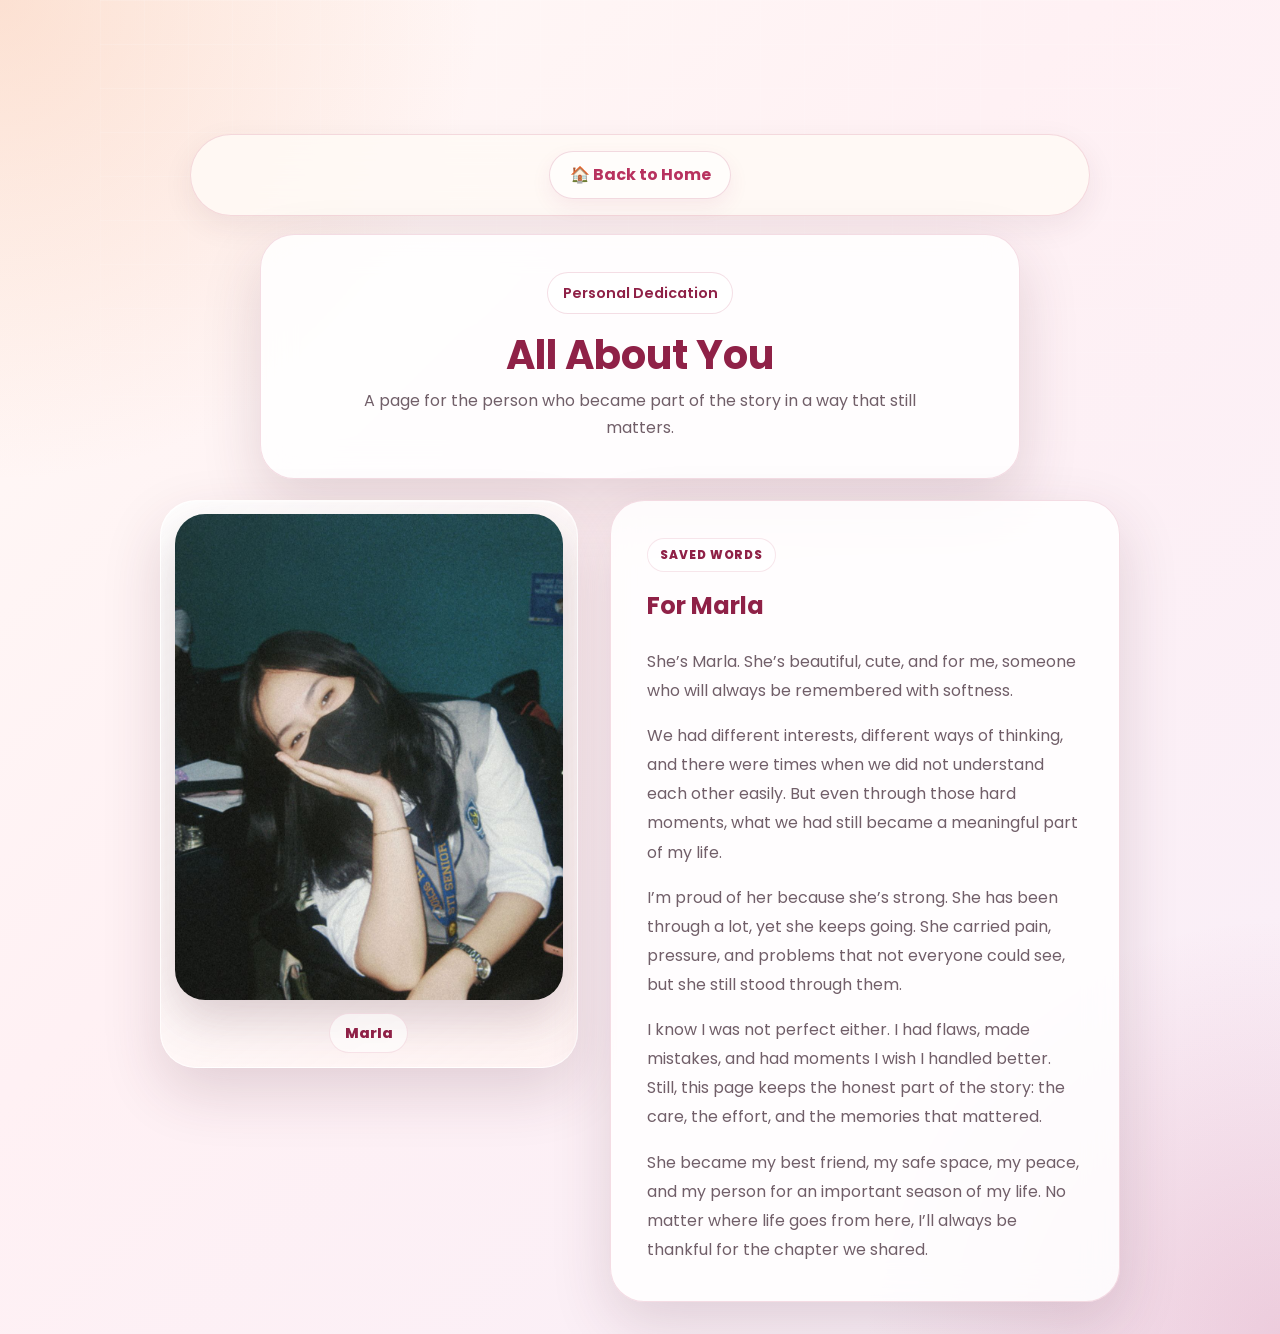
==== allaboutyou.html @ da9d103a "palo" ====
<!DOCTYPE html>
<html lang="en">
<head>
  <meta charset="UTF-8" />
  <meta name="viewport" content="width=device-width, initial-scale=1.0" />
  <title>All About You</title>
  <link href="https://fonts.googleapis.com/css2?family=Poppins:wght@300;500&display=swap" rel="stylesheet">
  <style>
    body {
      font-family: 'Poppins', sans-serif;
      background: linear-gradient(to right, #fefefe, #f0e5ff);
      padding: 2rem;
      max-width: 800px;
      margin: auto;
      color: #333;
      line-height: 1.7;
      text-align: center;
    }

    h1 {
      font-size: 2.5rem;
      color: #cc3366;
      margin-bottom: 1rem;
    }

    .navbar {
      margin-bottom: 2rem;
      background-color: rgba(255, 255, 255, 0.9);
      padding: 1rem;
      border-radius: 10px;
      box-shadow: 0 4px 12px rgba(0, 0, 0, 0.1);
    }

    .navbar a {
      margin: 0 1rem;
      color: #cc3366;
      font-weight: bold;
      text-decoration: none;
      padding: 0.6rem 1.2rem;
      border-radius: 50px;
      transition: background 0.3s, color 0.3s;
      display: inline-block;
    }

    .navbar a:hover {
      background: #cc3366;
      color: white;
    }

    .photo-scroll-container {
      overflow-x: auto;
      white-space: nowrap;
      margin: 2rem auto;
    }

    .photo-container {
      display: inline-block;
      width: 400px;
      border: 5px solid #cc3366;
      border-radius: 15px;
      box-shadow: 0 4px 12px rgba(0, 0, 0, 0.2);
    }

    .girlfriend-photo {
      width: 100%;
      height: auto;
      display: block;
      margin: 0 auto;
    }

    .message {
      background-color: #fafafa;
      border: 2px solid #cc3366;
      border-radius: 10px;
      padding: 1.5rem;
      margin-top: 1rem;
      box-shadow: 0 2px 5px rgba(0, 0, 0, 0.1);
      position: relative;
      z-index: 1;
    }

    .message::before {
      content: '';
      position: absolute;
      top: 0;
      left: 0;
      right: 0;
      bottom: 0;
      background: rgba(204, 51, 102, 0.1);
      border-radius: 10px;
      z-index: -1;
    }

    footer {
      margin-top: 2rem;
      color: #aaa;
      font-size: 0.9rem;
    }

  </style>
  <link rel="stylesheet" href="polish.css">
</head>
<body class="dedication-page">
  <div class="navbar">
    <a href="index.html">🏠 Back to Home</a>
  </div>

  <header class="dedication-hero">
    <span class="memory-stamp">Personal Dedication</span>
    <h1>All About You</h1>
    <p>A page for the person who became part of the story in a way that still matters.</p>
  </header>

  <main class="dedication-layout">
    <figure class="dedication-photo-card">
      <img src="ganda.jpg" alt="My Girlfriend" class="girlfriend-photo" />
      <figcaption>Marla</figcaption>
    </figure>

    <section class="dedication-message">
      <span class="section-label">Saved Words</span>
      <h2>For Marla</h2>
      <p>
        She’s Marla. She’s beautiful, cute, and for me, someone who will always be remembered with softness.
      </p>
      <p>
        We had different interests, different ways of thinking, and there were times when we did not understand each other easily. But even through those hard moments, what we had still became a meaningful part of my life.
      </p>
      <p>
        I’m proud of her because she’s strong. She has been through a lot, yet she keeps going. She carried pain, pressure, and problems that not everyone could see, but she still stood through them.
      </p>
      <p>
        I know I was not perfect either. I had flaws, made mistakes, and had moments I wish I handled better. Still, this page keeps the honest part of the story: the care, the effort, and the memories that mattered.
      </p>
      <p>
        She became my best friend, my safe space, my peace, and my person for an important season of my life. No matter where life goes from here, I’ll always be thankful for the chapter we shared.
      </p>
    </section>
  </main>

  <script src="polish.js"></script>
</body>
</html>
---- polish.css ----
* {
  box-sizing: border-box;
}

:root {
  --ink: #2e2630;
  --muted: #715f69;
  --rose: #b8325f;
  --rose-dark: #8f2147;
  --peach: #f7b08d;
  --cream: #fffaf6;
  --paper: rgba(255, 255, 255, 0.84);
  --line: rgba(184, 50, 95, 0.16);
  --shadow: 0 22px 60px rgba(80, 38, 54, 0.16);
  --soft-radius: 34px;
  --round-radius: 999px;
}

html {
  scroll-behavior: smooth;
}

body {
  min-height: 100vh;
  color: var(--ink) !important;
  background:
    radial-gradient(circle at top left, rgba(247, 176, 141, 0.34), transparent 30rem),
    radial-gradient(circle at bottom right, rgba(184, 50, 95, 0.18), transparent 26rem),
    linear-gradient(135deg, #fffaf6 0%, #fff1f4 42%, #f8eef8 100%) !important;
  opacity: 0;
  transform: translateY(10px);
  transition: opacity 420ms ease, transform 420ms ease;
}

body:has(.navbar) {
  padding-top: 120px !important;
}

body.page-ready {
  opacity: 1;
  transform: translateY(0);
}

body.page-leaving {
  opacity: 0;
  transform: translateY(8px);
}

body::before {
  content: "";
  position: fixed;
  inset: 0;
  pointer-events: none;
  background-image: linear-gradient(rgba(255, 255, 255, 0.36) 1px, transparent 1px),
    linear-gradient(90deg, rgba(255, 255, 255, 0.28) 1px, transparent 1px);
  background-size: 44px 44px;
  mask-image: linear-gradient(to bottom, rgba(0, 0, 0, 0.42), transparent 72%);
}

body > * {
  position: relative;
}

body > :is(header, section, div, h1, p):not(.navbar):not(.modal):not(script) {
  margin-top: 1.15rem;
}

body > :is(header, section, div, h1, p):not(.navbar):not(.modal):not(script):first-of-type {
  margin-top: 0;
}

section > div,
.song > div,
.message > div,
.music-player > div,
.password-container > div {
  margin-top: 1rem;
}

.navbar {
  background: rgba(255, 250, 246, 0.82) !important;
  border: 1px solid var(--line);
  border-radius: var(--round-radius);
  box-shadow: 0 10px 30px rgba(80, 38, 54, 0.08) !important;
  backdrop-filter: blur(18px);
  transition: transform 260ms ease, box-shadow 260ms ease, background 260ms ease;
  top: 0.85rem;
  left: 50% !important;
  right: auto !important;
  width: min(calc(100% - 1.6rem), 900px);
  transform: translateX(-50%);
}

.navbar a,
a.button,
.back-button,
a {
  border-radius: var(--round-radius) !important;
}

.navbar a,
a.button,
.back-button {
  border: 1px solid rgba(184, 50, 95, 0.18) !important;
  background: rgba(255, 255, 255, 0.62);
  color: var(--rose) !important;
  box-shadow: 0 8px 20px rgba(184, 50, 95, 0.08);
  transition: transform 220ms ease, background 220ms ease, color 220ms ease, box-shadow 220ms ease;
}

.navbar a:hover,
a.button:hover,
.back-button:hover {
  background: var(--rose) !important;
  color: #fff !important;
  transform: translateY(-1px);
  box-shadow: 0 14px 30px rgba(184, 50, 95, 0.18);
}

header,
section,
.song,
.message,
.music-player,
#counter,
#countdown,
.password-container {
  border: 1px solid var(--line) !important;
  background: var(--paper) !important;
  box-shadow: var(--shadow) !important;
  backdrop-filter: blur(16px);
}

header,
section,
.song,
.message,
.password-container {
  border-radius: var(--soft-radius) !important;
  padding: clamp(1.2rem, 4vw, 2.3rem) !important;
}

h1,
h2 {
  color: var(--rose-dark) !important;
  text-shadow: none !important;
  letter-spacing: 0;
}

h1 {
  line-height: 1.1;
}

h2 {
  border-bottom-color: var(--line) !important;
}

p,
li,
.caption,
.about-text {
  color: var(--muted) !important;
}

.about-text,
.message {
  text-align: left !important;
  border: 1px solid var(--line) !important;
  border-left: 0 !important;
}

.about-card {
  display: grid;
  grid-template-columns: minmax(220px, 0.82fr) minmax(0, 1.18fr);
  gap: clamp(1rem, 4vw, 2rem);
  align-items: start;
  margin-top: 1rem;
}

.about-photo-frame {
  position: sticky;
  top: 7.5rem;
  margin: 0;
  padding: 0.75rem;
  border: 1px solid rgba(184, 50, 95, 0.16);
  border-radius: 32px;
  background: rgba(255, 255, 255, 0.68);
  box-shadow: 0 18px 46px rgba(80, 38, 54, 0.14);
}

.about-photo-frame figcaption {
  margin-top: 0.7rem;
  color: var(--muted);
  font-size: 0.88rem;
  font-weight: 600;
  text-align: center;
}

.about-copy {
  padding: clamp(1rem, 3vw, 1.4rem);
  border: 1px solid rgba(184, 50, 95, 0.14);
  border-radius: 30px;
  background: rgba(255, 255, 255, 0.6);
  box-shadow: inset 0 1px 0 rgba(255, 255, 255, 0.82);
}

.about-copy p {
  margin: 0;
  color: var(--muted) !important;
  line-height: 1.82;
  text-align: left;
}

.about-copy p + p {
  margin-top: 1rem;
}

.about-kicker {
  color: var(--rose-dark) !important;
  font-size: 1.05rem;
  font-weight: 700;
  line-height: 1.55 !important;
}

.dedication-page {
  max-width: 1080px !important;
}

.dedication-hero {
  width: min(100%, 760px);
  margin-left: auto !important;
  margin-right: auto !important;
  text-align: center;
}

.dedication-hero h1 {
  margin: 0.2rem 0 0.6rem !important;
}

.dedication-hero p {
  max-width: 560px;
  margin: 0 auto;
}

.dedication-layout {
  display: grid;
  grid-template-columns: minmax(240px, 0.9fr) minmax(0, 1.1fr);
  gap: clamp(1rem, 4vw, 2rem);
  align-items: start;
  width: min(100%, 960px);
  margin: 1.3rem auto 0;
}

.dedication-photo-card,
.dedication-message {
  border: 1px solid rgba(255, 255, 255, 0.72);
  border-radius: 36px;
  background:
    linear-gradient(145deg, rgba(255, 255, 255, 0.9), rgba(255, 244, 241, 0.68));
  box-shadow:
    inset 0 1px 0 rgba(255, 255, 255, 0.92),
    0 24px 58px rgba(80, 38, 54, 0.16);
  backdrop-filter: blur(16px);
}

.dedication-photo-card {
  position: sticky;
  top: 7.6rem;
  margin: 0;
  padding: 0.85rem;
  overflow: hidden;
}

.dedication-photo-card .girlfriend-photo {
  width: 100%;
  aspect-ratio: 4 / 5;
  object-fit: cover;
  border-radius: 30px !important;
  box-shadow: 0 20px 46px rgba(80, 38, 54, 0.2);
}

.dedication-photo-card figcaption {
  display: flex;
  align-items: center;
  justify-content: center;
  width: fit-content;
  margin: 0.85rem auto 0;
  padding: 0.42rem 0.9rem;
  border: 1px solid rgba(184, 50, 95, 0.12);
  border-radius: var(--round-radius);
  color: var(--rose-dark);
  background: rgba(255, 255, 255, 0.62);
  font-size: 0.9rem;
  font-weight: 800;
}

.dedication-message {
  padding: clamp(1.2rem, 4vw, 2rem);
  text-align: left;
}

.section-label {
  display: inline-flex;
  padding: 0.38rem 0.72rem;
  border: 1px solid rgba(184, 50, 95, 0.12);
  border-radius: var(--round-radius);
  color: var(--rose-dark);
  background: rgba(255, 255, 255, 0.64);
  font-size: 0.74rem;
  font-weight: 800;
  letter-spacing: 0.08em;
  text-transform: uppercase;
}

.dedication-message h2 {
  margin-top: 0.9rem;
}

.dedication-message p {
  margin: 0;
  color: var(--muted) !important;
  line-height: 1.82;
}

.dedication-message p + p {
  margin-top: 1rem;
}

.our-photo,
.photo-container,
.photo-card,
.album-art {
  border: 1px solid rgba(184, 50, 95, 0.2) !important;
  box-shadow: 0 18px 44px rgba(80, 38, 54, 0.18) !important;
}

.our-photo,
.photo-container,
.girlfriend-photo,
.modal-content {
  border-radius: 28px !important;
}

.about-photo-frame .our-photo {
  width: 100% !important;
  max-width: none !important;
  margin: 0 !important;
  padding: 0 !important;
  display: block;
  aspect-ratio: 4 / 5;
  object-fit: cover;
  background: none !important;
}

.photo-card {
  border-radius: 30px !important;
  background: rgba(255, 255, 255, 0.82) !important;
  transition: transform 260ms ease, box-shadow 260ms ease, border-color 260ms ease;
}

.gallery-page {
  max-width: 1180px !important;
}

.gallery-hero {
  width: min(100%, 760px);
  margin-left: auto !important;
  margin-right: auto !important;
  text-align: center;
}

.gallery-hero h1 {
  margin: 0.2rem 0 0.55rem !important;
}

.gallery-hero p {
  max-width: 540px;
  margin: 0 auto;
}

.gallery-page .gallery {
  grid-template-columns: repeat(auto-fit, minmax(230px, 1fr)) !important;
  gap: clamp(1rem, 3vw, 1.4rem) !important;
  align-items: stretch;
}

.gallery-page .photo-card {
  position: relative;
  display: flex;
  flex-direction: column;
  min-height: 100%;
  padding: 0.75rem !important;
  overflow: hidden;
  text-align: left !important;
  border: 1px solid rgba(255, 255, 255, 0.72) !important;
  background:
    linear-gradient(145deg, rgba(255, 255, 255, 0.88), rgba(255, 244, 241, 0.68)) !important;
  box-shadow:
    inset 0 1px 0 rgba(255, 255, 255, 0.9),
    0 18px 42px rgba(80, 38, 54, 0.14) !important;
}

.gallery-page .photo-card:hover {
  transform: translateY(-5px) scale(1.01) !important;
  border-color: rgba(184, 50, 95, 0.24) !important;
  box-shadow:
    inset 0 1px 0 rgba(255, 255, 255, 0.9),
    0 26px 56px rgba(80, 38, 54, 0.2) !important;
}

.gallery-page .photo-card img {
  width: 100%;
  height: auto;
  margin: 0 !important;
  border-radius: 25px !important;
  filter: saturate(1.04) contrast(1.02);
  transition: transform 320ms ease, filter 320ms ease;
}

.gallery-page .photo-card:hover img {
  transform: scale(1.035) !important;
  filter: saturate(1.08) contrast(1.04);
}

.photo-tag {
  position: absolute;
  top: 1.15rem;
  left: 1.15rem;
  padding: 0.38rem 0.65rem;
  border: 1px solid rgba(255, 255, 255, 0.7);
  border-radius: var(--round-radius);
  color: var(--rose-dark);
  background: rgba(255, 255, 255, 0.76);
  box-shadow: 0 8px 18px rgba(80, 38, 54, 0.12);
  font-size: 0.72rem;
  font-weight: 800;
  letter-spacing: 0.04em;
  text-transform: uppercase;
  backdrop-filter: blur(12px);
}

.gallery-page .caption {
  flex: 1;
  margin: 0.85rem 0.2rem 0.2rem !important;
  color: var(--muted) !important;
  font-size: 0.93rem !important;
  line-height: 1.55;
}

.gallery-page .modal {
  z-index: 2000;
  padding: clamp(1rem, 4vw, 2rem);
  background:
    radial-gradient(circle at top left, rgba(184, 50, 95, 0.22), transparent 28rem),
    rgba(24, 18, 22, 0.82) !important;
  backdrop-filter: blur(18px);
}

.modal-frame {
  width: min(100%, 900px);
  margin: 0;
  display: grid;
  justify-items: center;
  gap: 1rem;
}

.gallery-page .modal-content {
  max-width: min(88vw, 820px) !important;
  max-height: 76vh;
  width: auto;
  object-fit: contain;
  border: 1px solid rgba(255, 255, 255, 0.26) !important;
  border-radius: 32px !important;
  box-shadow: 0 30px 80px rgba(0, 0, 0, 0.34) !important;
}

#modalCaption {
  max-width: 760px;
  padding: 0.75rem 1rem;
  border: 1px solid rgba(255, 255, 255, 0.16);
  border-radius: 24px;
  color: rgba(255, 255, 255, 0.92);
  background: rgba(255, 255, 255, 0.1);
  text-align: center;
  line-height: 1.55;
  backdrop-filter: blur(14px);
}

.gallery-page .close,
.modal-nav {
  position: fixed;
  display: inline-grid;
  place-items: center;
  border: 1px solid rgba(255, 255, 255, 0.18);
  border-radius: var(--round-radius);
  color: #fff;
  background: rgba(255, 255, 255, 0.14);
  box-shadow: 0 16px 36px rgba(0, 0, 0, 0.22);
  cursor: pointer;
  backdrop-filter: blur(14px);
  transition: transform 200ms ease, background 200ms ease;
}

.gallery-page .close:hover,
.modal-nav:hover {
  transform: scale(1.05);
  background: rgba(255, 255, 255, 0.22);
}

.gallery-page .close {
  top: 1.2rem;
  right: 1.2rem;
  width: 46px;
  height: 46px;
  padding: 0;
  font-size: 2rem;
  line-height: 1;
}

.modal-nav {
  top: 50%;
  width: 48px;
  height: 58px;
  font-size: 2.35rem;
  transform: translateY(-50%);
}

.modal-nav:hover {
  transform: translateY(-50%) scale(1.05);
}

.modal-prev {
  left: clamp(0.7rem, 3vw, 2rem);
}

.modal-next {
  right: clamp(0.7rem, 3vw, 2rem);
}

.song {
  width: min(100%, 520px) !important;
  margin-left: auto !important;
  margin-right: auto !important;
}

.song h2 {
  margin-bottom: 0.2rem;
}

.song > p {
  margin-top: 0;
  font-size: 0.95rem;
}

.playlist-page {
  align-items: stretch !important;
}

.playlist-page .hello-kitty {
  display: none !important;
}

.playlist-hero {
  width: min(100%, 720px);
  margin-left: auto !important;
  margin-right: auto !important;
  text-align: center;
}

.playlist-hero h1 {
  margin: 0.2rem 0 0.6rem !important;
}

.playlist-hero p {
  max-width: 560px;
  margin: 0 auto;
}

.playlist-page .song {
  display: grid;
  grid-template-columns: minmax(180px, 0.9fr) minmax(0, 1.1fr);
  gap: clamp(1rem, 4vw, 1.6rem);
  width: min(100%, 760px) !important;
  padding: clamp(1rem, 4vw, 1.35rem) !important;
  overflow: hidden;
  text-align: left;
}

.playlist-page .song::before {
  content: "Now Playing";
  position: absolute;
  top: 1rem;
  right: 1rem;
  padding: 0.38rem 0.7rem;
  border: 1px solid rgba(184, 50, 95, 0.12);
  border-radius: var(--round-radius);
  color: var(--rose-dark);
  background: rgba(255, 255, 255, 0.68);
  font-size: 0.72rem;
  font-weight: 700;
  text-transform: uppercase;
  letter-spacing: 0.08em;
}

.playlist-page .song h2,
.playlist-page .song > p,
.playlist-page .description-button,
.playlist-page .description {
  grid-column: 2;
}

.playlist-page .song h2 {
  align-self: end;
  margin: 1.55rem 5.8rem 0.15rem 0;
  font-size: clamp(1.25rem, 3vw, 1.8rem);
  line-height: 1.15;
}

.playlist-page .song > p {
  color: var(--muted) !important;
  font-weight: 700;
  margin-bottom: 0.6rem;
}

.playlist-page .song .music-player {
  grid-row: 1 / span 5;
  width: 100%;
  min-width: 0;
  margin: 0 !important;
  padding: 0.85rem !important;
  border-radius: 32px !important;
}

.playlist-page .song .album-art {
  width: 100% !important;
  height: auto !important;
  max-width: 260px;
  aspect-ratio: 1;
}

.playlist-page .audio-player {
  padding: 0.72rem !important;
}

.playlist-page .audio-controls {
  align-items: center;
}

.playlist-page .description-button {
  width: fit-content;
  margin-top: 0.15rem !important;
  padding: 0.7rem 1rem !important;
}

.playlist-page .description {
  margin-top: 0.2rem !important;
  line-height: 1.75;
  text-align: left;
  background: rgba(255, 255, 255, 0.62) !important;
  border: 1px solid rgba(184, 50, 95, 0.12);
  box-shadow: inset 0 1px 0 rgba(255, 255, 255, 0.82), 0 12px 26px rgba(80, 38, 54, 0.1) !important;
}

.photo-card img {
  aspect-ratio: 4 / 5;
  object-fit: cover;
  border-radius: 24px !important;
}

.music-player {
  width: min(100%, 460px);
  margin-left: auto !important;
  margin-right: auto !important;
  border: 1px solid rgba(255, 255, 255, 0.72) !important;
  border-radius: 34px !important;
  background:
    linear-gradient(145deg, rgba(255, 255, 255, 0.9), rgba(255, 244, 241, 0.72)),
    radial-gradient(circle at top left, rgba(255, 255, 255, 0.95), transparent 15rem) !important;
  box-shadow:
    inset 0 1px 0 rgba(255, 255, 255, 0.92),
    0 24px 64px rgba(80, 38, 54, 0.2) !important;
  padding: clamp(1rem, 4vw, 1.6rem) !important;
}

.album-wrapper {
  display: grid !important;
  place-items: center;
}

.album-art {
  width: clamp(150px, 42vw, 220px) !important;
  height: clamp(150px, 42vw, 220px) !important;
  border-radius: 28px !important;
  border: 1px solid rgba(255, 255, 255, 0.78) !important;
  box-shadow:
    0 20px 44px rgba(80, 38, 54, 0.28),
    inset 0 1px 0 rgba(255, 255, 255, 0.7) !important;
  animation: none !important;
  transform: none !important;
}

.album-art:hover {
  transform: translateY(-2px) scale(1.01) !important;
}

.music-notes {
  display: none !important;
}

.song-title {
  width: fit-content;
  max-width: 100%;
  margin: 1rem auto 0 !important;
  padding: 0.45rem 0.8rem;
  border-radius: var(--round-radius);
  background: rgba(255, 255, 255, 0.62);
  color: var(--muted) !important;
  font-size: 0.9rem !important;
}

audio {
  width: 100% !important;
  max-width: 340px !important;
  margin-top: 1rem !important;
  border: 0 !important;
  border-radius: 18px !important;
  background: rgba(255, 255, 255, 0.72) !important;
  box-shadow: 0 10px 26px rgba(80, 38, 54, 0.12);
}

#counter,
#countdown,
.description,
.audio-player,
.display {
  border-radius: 28px !important;
}

.memory-counter {
  display: grid;
  justify-items: center;
  gap: 0.35rem;
  width: min(100%, 520px);
  margin: 1.5rem auto 0 !important;
  padding: clamp(1rem, 4vw, 1.45rem) !important;
  border: 1px solid rgba(255, 255, 255, 0.72) !important;
  border-radius: 34px !important;
  background:
    linear-gradient(145deg, rgba(255, 255, 255, 0.92), rgba(255, 241, 238, 0.72)),
    radial-gradient(circle at top left, rgba(247, 176, 141, 0.28), transparent 14rem) !important;
  box-shadow:
    inset 0 1px 0 rgba(255, 255, 255, 0.92),
    0 22px 52px rgba(80, 38, 54, 0.16) !important;
  text-align: center;
}

.memory-counter .counter-label {
  padding: 0.38rem 0.72rem;
  border: 1px solid rgba(184, 50, 95, 0.12);
  border-radius: var(--round-radius);
  color: var(--rose-dark);
  background: rgba(255, 255, 255, 0.64);
  font-size: 0.76rem;
  font-weight: 800;
  letter-spacing: 0.08em;
  text-transform: uppercase;
}

.memory-counter strong {
  color: var(--rose-dark) !important;
  font-size: clamp(2.2rem, 8vw, 4rem);
  line-height: 1;
  letter-spacing: 0;
}

.memory-counter .counter-dates {
  color: var(--muted);
  font-size: clamp(0.9rem, 2.6vw, 1rem);
  font-weight: 600;
}

.audio-player {
  margin-top: 1rem !important;
  border: 1px solid rgba(184, 50, 95, 0.12);
  background: rgba(255, 255, 255, 0.68) !important;
  box-shadow: inset 0 1px 0 rgba(255, 255, 255, 0.86), 0 12px 28px rgba(80, 38, 54, 0.12) !important;
}

.audio-controls {
  gap: 0.7rem;
}

.audio-player button {
  min-width: 54px;
  height: 40px;
  border-radius: var(--round-radius) !important;
  font-weight: 700;
  letter-spacing: 0;
}

.audio-controls input[type="range"] {
  height: 6px !important;
  border-radius: var(--round-radius) !important;
  background: linear-gradient(90deg, var(--rose), rgba(184, 50, 95, 0.16)) !important;
}

.audio-controls input[type="range"]::-webkit-slider-thumb {
  width: 18px !important;
  height: 18px !important;
  background: #fff !important;
  border: 4px solid var(--rose) !important;
  box-shadow: 0 4px 10px rgba(80, 38, 54, 0.18);
}

.audio-controls input[type="range"]::-moz-range-thumb {
  width: 18px !important;
  height: 18px !important;
  background: #fff !important;
  border: 4px solid var(--rose) !important;
  box-shadow: 0 4px 10px rgba(80, 38, 54, 0.18);
}

#counter strong,
#countdown strong,
.song h2 {
  color: var(--rose-dark);
}

.submit-button,
.description-button,
.audio-player button {
  background: linear-gradient(135deg, var(--rose), var(--rose-dark)) !important;
  color: #fff !important;
  border: 0 !important;
  box-shadow: 0 14px 30px rgba(184, 50, 95, 0.24);
}

footer {
  color: rgba(113, 95, 105, 0.74) !important;
}

.ending-note {
  max-width: 680px;
  margin: 0 auto 1rem;
  color: var(--muted);
}

.memory-stamp {
  display: inline-flex;
  align-items: center;
  justify-content: center;
  gap: 0.4rem;
  margin-bottom: 1rem;
  padding: 0.48rem 0.9rem;
  border: 1px solid var(--line);
  border-radius: var(--round-radius);
  color: var(--rose-dark);
  background: rgba(255, 255, 255, 0.72);
  font-size: 0.9rem;
  font-weight: 600;
}

.navbar a[aria-current="page"],
.navbar a.active {
  background: var(--rose) !important;
  color: #fff !important;
}

@media (max-width: 700px) {
  body {
    padding-left: 1rem !important;
    padding-right: 1rem !important;
    padding-top: 1.2rem !important;
    padding-bottom: 6.8rem !important;
  }

  .navbar {
    position: fixed !important;
    top: auto !important;
    bottom: 0.8rem;
    left: 0.8rem !important;
    right: 0.8rem !important;
    width: auto;
    transform: none;
    display: flex;
    justify-content: flex-start;
    gap: 0.45rem;
    overflow-x: auto;
    padding: 0.7rem !important;
    text-align: left !important;
    border: 1px solid var(--line);
    border-radius: 30px;
    box-shadow: 0 18px 46px rgba(80, 38, 54, 0.2) !important;
    scrollbar-width: none;
  }

  .navbar::-webkit-scrollbar {
    display: none;
  }

  .navbar a {
    flex: 0 0 auto;
    margin: 0 !important;
    min-height: 44px;
    display: inline-flex !important;
    align-items: center;
    justify-content: center;
    padding: 0.62rem 0.85rem !important;
    font-size: 0.84rem;
    white-space: nowrap;
  }

  header {
    margin-top: 0 !important;
  }

  h1[style],
  h1 {
    margin-top: 0 !important;
  }

  h1 {
    font-size: clamp(2rem, 11vw, 2.6rem) !important;
  }

  .gallery {
    grid-template-columns: 1fr !important;
    gap: 1rem !important;
  }

  .gallery-page .photo-card {
    border-radius: 28px !important;
  }

  .gallery-page .modal {
    padding: 1rem;
  }

  .gallery-page .modal-content {
    max-width: 92vw !important;
    max-height: 68vh;
    border-radius: 26px !important;
  }

  .modal-nav {
    top: auto;
    bottom: 1rem;
    transform: none;
    width: 48px;
    height: 48px;
    font-size: 2rem;
  }

  .modal-nav:hover {
    transform: scale(1.05);
  }

  .modal-prev {
    left: calc(50% - 58px);
  }

  .modal-next {
    right: calc(50% - 58px);
  }

  #modalCaption {
    margin-bottom: 3.8rem;
  }

  .about-card {
    grid-template-columns: 1fr;
  }

  .about-photo-frame {
    position: static;
  }

  .dedication-layout {
    grid-template-columns: 1fr;
  }

  .dedication-photo-card {
    position: static;
  }

  .dedication-message {
    text-align: left;
  }

  .photo-container {
    width: min(100%, 360px) !important;
  }

  .music-player {
    border-radius: 30px !important;
  }

  .album-art {
    width: min(72vw, 210px) !important;
    height: min(72vw, 210px) !important;
    border-radius: 26px !important;
  }

  .audio-controls {
    flex-wrap: wrap;
  }

  .audio-player button {
    width: 100%;
  }

  .playlist-page .song {
    grid-template-columns: 1fr;
    text-align: center;
  }

  .playlist-page .song::before {
    position: static;
    justify-self: center;
    order: -2;
  }

  .playlist-page .song h2,
  .playlist-page .song > p,
  .playlist-page .description-button,
  .playlist-page .description,
  .playlist-page .song .music-player {
    grid-column: 1;
  }

  .playlist-page .song .music-player {
    grid-row: auto;
    order: -1;
  }

  .playlist-page .song h2 {
    margin: 0.2rem 0 0.15rem;
  }

  .playlist-page .description-button {
    margin-left: auto;
    margin-right: auto;
  }

}

@media (prefers-reduced-motion: reduce) {
  *,
  *::before,
  *::after {
    animation-duration: 0.01ms !important;
    animation-iteration-count: 1 !important;
    scroll-behavior: auto !important;
    transition-duration: 0.01ms !important;
  }

  body,
  body.page-ready,
  body.page-leaving {
    opacity: 1;
    transform: none;
  }
}
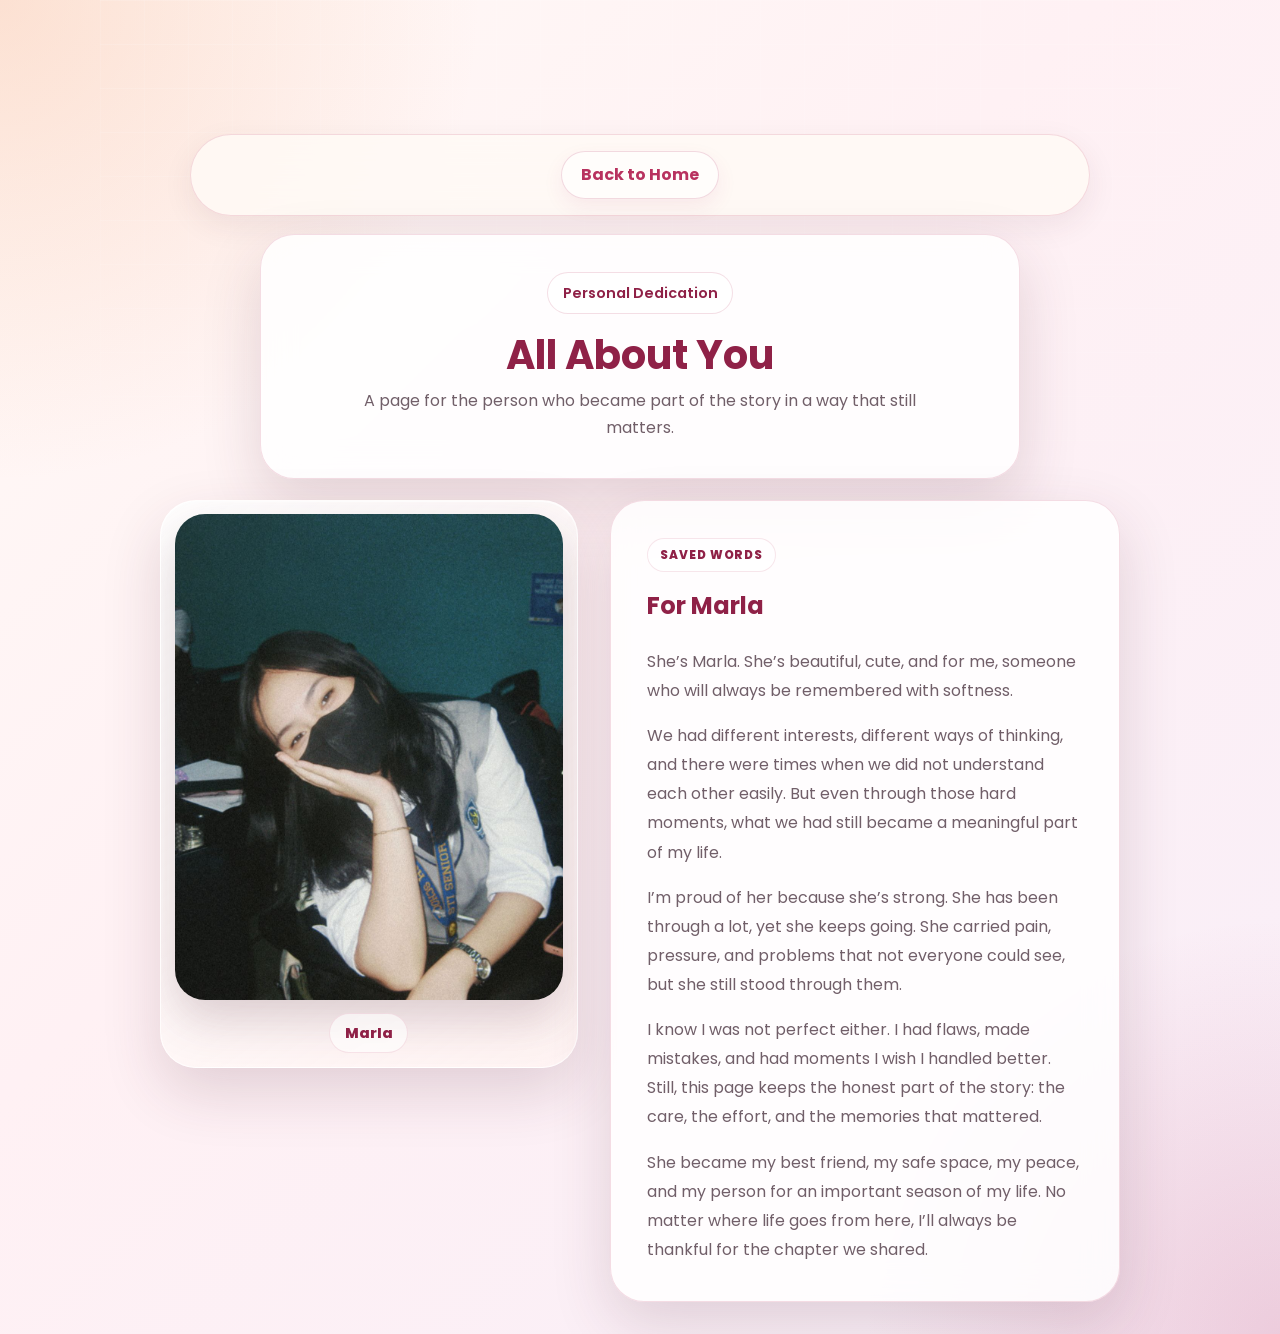
==== commit 4434feb6: "m" ====
--- a/allaboutyou.html
+++ b/allaboutyou.html
@@ -102,7 +102,7 @@
 </head>
 <body class="dedication-page">
   <div class="navbar">
-    <a href="index.html">🏠 Back to Home</a>
+    <a href="index.html">Back to Home</a>
   </div>
 
   <header class="dedication-hero">
--- a/polish.css
+++ b/polish.css
@@ -398,6 +398,8 @@
   box-shadow:
     inset 0 1px 0 rgba(255, 255, 255, 0.9),
     0 18px 42px rgba(80, 38, 54, 0.14) !important;
+  content-visibility: auto;
+  contain-intrinsic-size: 360px 520px;
 }
 
 .gallery-page .photo-card:hover {
@@ -584,6 +586,8 @@
   padding: clamp(1rem, 4vw, 1.35rem) !important;
   overflow: hidden;
   text-align: left;
+  content-visibility: auto;
+  contain-intrinsic-size: 420px 460px;
 }
 
 .playlist-page .song::before {
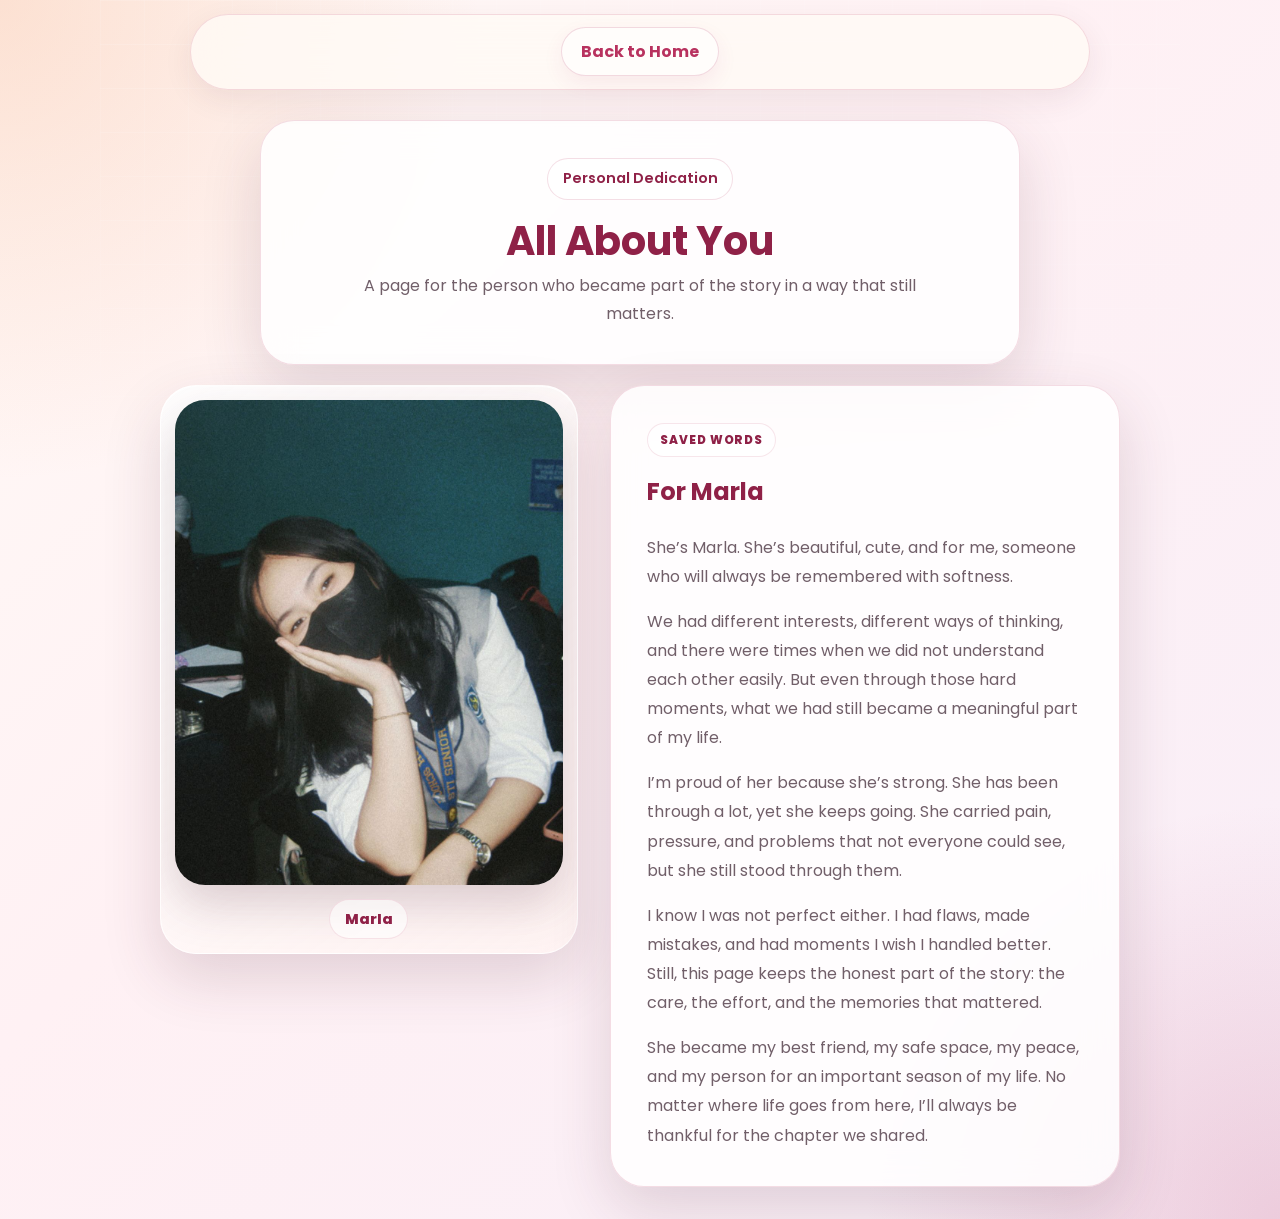
==== commit 7dc1b1fc: "mamaw" ====
--- a/allaboutyou.html
+++ b/allaboutyou.html
@@ -3,6 +3,8 @@
 <head>
   <meta charset="UTF-8" />
   <meta name="viewport" content="width=device-width, initial-scale=1.0" />
+  <meta name="description" content="A personal dedication page in a soft memory archive." />
+  <meta name="theme-color" content="#fff1f4" />
   <title>All About You</title>
   <link href="https://fonts.googleapis.com/css2?family=Poppins:wght@300;500&display=swap" rel="stylesheet">
   <style>
--- a/polish.css
+++ b/polish.css
@@ -20,6 +20,11 @@
   scroll-behavior: smooth;
 }
 
+::selection {
+  color: #fff;
+  background: rgba(184, 50, 95, 0.82);
+}
+
 body {
   min-height: 100vh;
   color: var(--ink) !important;
@@ -61,6 +66,35 @@
   position: relative;
 }
 
+img,
+video,
+audio {
+  max-width: 100%;
+}
+
+a,
+button,
+input,
+textarea {
+  -webkit-tap-highlight-color: transparent;
+}
+
+a:focus-visible,
+button:focus-visible,
+input:focus-visible,
+textarea:focus-visible {
+  outline: 3px solid rgba(184, 50, 95, 0.32);
+  outline-offset: 4px;
+}
+
+button:disabled,
+.submit-button:disabled,
+.delete-message:disabled {
+  cursor: not-allowed;
+  opacity: 0.68;
+  transform: none !important;
+}
+
 body > :is(header, section, div, h1, p):not(.navbar):not(.modal):not(script) {
   margin-top: 1.15rem;
 }
@@ -73,11 +107,18 @@
 .song > div,
 .message > div,
 .music-player > div,
-.password-container > div {
+.password-container > div,
+.navigate-grid {
   margin-top: 1rem;
 }
 
 .navbar {
+  position: fixed !important;
+  z-index: 1000;
+  display: flex;
+  justify-content: center;
+  gap: 0.5rem;
+  padding: 0.8rem !important;
   background: rgba(255, 250, 246, 0.82) !important;
   border: 1px solid var(--line);
   border-radius: var(--round-radius);
@@ -91,6 +132,10 @@
   transform: translateX(-50%);
 }
 
+.navbar:hover {
+  box-shadow: 0 16px 42px rgba(80, 38, 54, 0.12) !important;
+}
+
 .navbar a,
 a.button,
 .back-button,
@@ -101,6 +146,10 @@
 .navbar a,
 a.button,
 .back-button {
+  display: inline-flex !important;
+  align-items: center;
+  justify-content: center;
+  text-decoration: none !important;
   border: 1px solid rgba(184, 50, 95, 0.18) !important;
   background: rgba(255, 255, 255, 0.62);
   color: var(--rose) !important;
@@ -220,6 +269,22 @@
   font-size: 1.05rem;
   font-weight: 700;
   line-height: 1.55 !important;
+}
+
+.navigate-grid {
+  display: grid;
+  grid-template-columns: repeat(auto-fit, minmax(220px, 1fr));
+  gap: 0.8rem;
+}
+
+.navigate-grid .button {
+  display: inline-flex;
+  align-items: center;
+  justify-content: center;
+  min-height: 54px;
+  width: 100%;
+  margin: 0 !important;
+  text-align: center;
 }
 
 .dedication-page {
@@ -379,19 +444,24 @@
 }
 
 .gallery-page .gallery {
-  grid-template-columns: repeat(auto-fit, minmax(230px, 1fr)) !important;
-  gap: clamp(1rem, 3vw, 1.4rem) !important;
-  align-items: stretch;
+  display: block !important;
+  columns: 280px;
+  column-gap: clamp(1rem, 3vw, 1.45rem);
+  padding-top: clamp(0.6rem, 2vw, 1rem);
 }
 
 .gallery-page .photo-card {
   position: relative;
-  display: flex;
-  flex-direction: column;
-  min-height: 100%;
+  display: inline-block;
+  width: 100%;
+  min-height: 0;
+  margin: 0 0 clamp(1rem, 3vw, 1.45rem) !important;
   padding: 0.75rem !important;
   overflow: hidden;
   text-align: left !important;
+  vertical-align: top;
+  break-inside: avoid;
+  page-break-inside: avoid;
   border: 1px solid rgba(255, 255, 255, 0.72) !important;
   background:
     linear-gradient(145deg, rgba(255, 255, 255, 0.88), rgba(255, 244, 241, 0.68)) !important;
@@ -417,6 +487,11 @@
   border-radius: 25px !important;
   filter: saturate(1.04) contrast(1.02);
   transition: transform 320ms ease, filter 320ms ease;
+}
+
+.gallery-page .photo-card:focus-visible {
+  outline: 3px solid rgba(184, 50, 95, 0.32);
+  outline-offset: 5px;
 }
 
 .gallery-page .photo-card:hover img {
@@ -556,6 +631,9 @@
 
 .playlist-page {
   align-items: stretch !important;
+  max-width: none !important;
+  padding-left: clamp(1rem, 4vw, 2rem) !important;
+  padding-right: clamp(1rem, 4vw, 2rem) !important;
 }
 
 .playlist-page .hello-kitty {
@@ -563,35 +641,88 @@
 }
 
 .playlist-hero {
-  width: min(100%, 720px);
+  position: relative;
+  width: min(100%, 920px);
   margin-left: auto !important;
   margin-right: auto !important;
+  padding: clamp(1.5rem, 5vw, 3.4rem) !important;
+  overflow: hidden;
   text-align: center;
+  background:
+    linear-gradient(135deg, rgba(255, 255, 255, 0.9), rgba(255, 244, 241, 0.74)),
+    radial-gradient(circle at 18% 18%, rgba(247, 176, 141, 0.28), transparent 16rem),
+    radial-gradient(circle at 86% 6%, rgba(184, 50, 95, 0.18), transparent 14rem) !important;
 }
 
 .playlist-hero h1 {
-  margin: 0.2rem 0 0.6rem !important;
+  margin: 0.15rem 0 0.7rem !important;
+  font-size: clamp(2.6rem, 8vw, 5rem) !important;
 }
 
 .playlist-hero p {
-  max-width: 560px;
+  max-width: 610px;
   margin: 0 auto;
+  font-size: clamp(0.98rem, 2vw, 1.08rem);
+  line-height: 1.75;
+}
+
+.playlist-hero::after {
+  content: "";
+  position: absolute;
+  left: 50%;
+  bottom: clamp(0.9rem, 3vw, 1.3rem);
+  width: min(72%, 520px);
+  height: 1px;
+  transform: translateX(-50%);
+  background: linear-gradient(90deg, transparent, rgba(184, 50, 95, 0.24), transparent);
+}
+
+.playlist-stack {
+  display: grid;
+  gap: clamp(1.15rem, 3vw, 1.65rem);
+  width: min(100%, 920px);
+  margin: clamp(1.2rem, 3vw, 2rem) auto 0;
+  counter-reset: playlist;
 }
 
 .playlist-page .song {
+  counter-increment: playlist;
+  position: relative;
   display: grid;
-  grid-template-columns: minmax(180px, 0.9fr) minmax(0, 1.1fr);
-  gap: clamp(1rem, 4vw, 1.6rem);
-  width: min(100%, 760px) !important;
-  padding: clamp(1rem, 4vw, 1.35rem) !important;
+  grid-template-columns: minmax(190px, 0.82fr) minmax(0, 1.18fr);
+  gap: clamp(1rem, 4vw, 1.9rem);
+  width: 100% !important;
+  margin-top: 0 !important;
+  padding: clamp(1rem, 4vw, 1.6rem) !important;
   overflow: hidden;
   text-align: left;
+  isolation: isolate;
   content-visibility: auto;
   contain-intrinsic-size: 420px 460px;
+  transition: transform 260ms ease, box-shadow 260ms ease, border-color 260ms ease;
+}
+
+.playlist-page .song:hover {
+  transform: translateY(-4px);
+  border-color: rgba(184, 50, 95, 0.24) !important;
+  box-shadow:
+    inset 0 1px 0 rgba(255, 255, 255, 0.88),
+    0 30px 70px rgba(80, 38, 54, 0.2) !important;
+}
+
+.playlist-page .song::after {
+  content: "";
+  position: absolute;
+  inset: 0 0 auto auto;
+  width: 42%;
+  height: 100%;
+  pointer-events: none;
+  background: linear-gradient(90deg, transparent, rgba(247, 176, 141, 0.12));
+  z-index: -1;
 }
 
 .playlist-page .song::before {
-  content: "Now Playing";
+  content: "Track " counter(playlist, decimal-leading-zero);
   position: absolute;
   top: 1rem;
   right: 1rem;
@@ -601,7 +732,7 @@
   color: var(--rose-dark);
   background: rgba(255, 255, 255, 0.68);
   font-size: 0.72rem;
-  font-weight: 700;
+  font-weight: 800;
   text-transform: uppercase;
   letter-spacing: 0.08em;
 }
@@ -616,14 +747,15 @@
 .playlist-page .song h2 {
   align-self: end;
   margin: 1.55rem 5.8rem 0.15rem 0;
-  font-size: clamp(1.25rem, 3vw, 1.8rem);
+  font-size: clamp(1.35rem, 3vw, 2rem);
   line-height: 1.15;
 }
 
 .playlist-page .song > p {
   color: var(--muted) !important;
   font-weight: 700;
-  margin-bottom: 0.6rem;
+  margin-bottom: 0.45rem;
+  letter-spacing: 0.01em;
 }
 
 .playlist-page .song .music-player {
@@ -631,19 +763,36 @@
   width: 100%;
   min-width: 0;
   margin: 0 !important;
-  padding: 0.85rem !important;
+  padding: clamp(0.75rem, 3vw, 1rem) !important;
   border-radius: 32px !important;
+  background:
+    linear-gradient(145deg, rgba(255, 255, 255, 0.92), rgba(255, 241, 238, 0.76)),
+    radial-gradient(circle at top, rgba(184, 50, 95, 0.12), transparent 14rem) !important;
 }
 
 .playlist-page .song .album-art {
   width: 100% !important;
   height: auto !important;
-  max-width: 260px;
+  max-width: 280px;
   aspect-ratio: 1;
+  object-fit: cover;
+  filter: saturate(1.05) contrast(1.03);
+}
+
+.playlist-page .album-wrapper::after {
+  content: "";
+  position: absolute;
+  inset: auto 14% -0.7rem;
+  height: 1.1rem;
+  border-radius: 50%;
+  background: rgba(80, 38, 54, 0.18);
+  filter: blur(10px);
+  z-index: -1;
 }
 
 .playlist-page .audio-player {
-  padding: 0.72rem !important;
+  padding: 0.78rem !important;
+  border-radius: 24px !important;
 }
 
 .playlist-page .audio-controls {
@@ -653,11 +802,16 @@
 .playlist-page .description-button {
   width: fit-content;
   margin-top: 0.15rem !important;
-  padding: 0.7rem 1rem !important;
+  min-height: 44px;
+  padding: 0.72rem 1.05rem !important;
+  font-weight: 800;
 }
 
 .playlist-page .description {
-  margin-top: 0.2rem !important;
+  margin-top: 0.35rem !important;
+  max-height: 0;
+  padding-top: 0 !important;
+  padding-bottom: 0 !important;
   line-height: 1.75;
   text-align: left;
   background: rgba(255, 255, 255, 0.62) !important;
@@ -665,10 +819,338 @@
   box-shadow: inset 0 1px 0 rgba(255, 255, 255, 0.82), 0 12px 26px rgba(80, 38, 54, 0.1) !important;
 }
 
+.playlist-page .description.show {
+  max-height: 20rem;
+  padding: 1rem !important;
+}
+
+.messages-page {
+  max-width: none !important;
+  padding-left: clamp(1rem, 4vw, 2rem) !important;
+  padding-right: clamp(1rem, 4vw, 2rem) !important;
+}
+
+.messages-page .navbar {
+  left: 50% !important;
+  right: auto !important;
+  width: fit-content;
+  min-width: min(260px, calc(100% - 1.6rem));
+  transform: translateX(-50%);
+  padding: 0.8rem !important;
+  border: 1px solid var(--line);
+  background: rgba(255, 250, 246, 0.82) !important;
+  box-shadow: 0 10px 30px rgba(80, 38, 54, 0.08) !important;
+  backdrop-filter: blur(18px);
+}
+
+.messages-page .navbar .back-button {
+  min-height: 46px;
+  padding: 0.7rem 1rem;
+  background: rgba(255, 255, 255, 0.62);
+  box-shadow: 0 8px 20px rgba(184, 50, 95, 0.08);
+}
+
+.messages-hero {
+  position: relative;
+  width: min(100%, 980px);
+  margin-left: auto !important;
+  margin-right: auto !important;
+  padding: clamp(1.5rem, 5vw, 3.5rem) !important;
+  overflow: hidden;
+  text-align: center;
+  background:
+    linear-gradient(135deg, rgba(255, 255, 255, 0.92), rgba(255, 244, 241, 0.76)),
+    radial-gradient(circle at 18% 10%, rgba(247, 176, 141, 0.3), transparent 16rem),
+    radial-gradient(circle at 88% 22%, rgba(184, 50, 95, 0.18), transparent 16rem) !important;
+}
+
+.messages-hero::after {
+  content: "";
+  position: absolute;
+  left: 50%;
+  bottom: clamp(0.9rem, 3vw, 1.35rem);
+  width: min(72%, 540px);
+  height: 1px;
+  transform: translateX(-50%);
+  background: linear-gradient(90deg, transparent, rgba(184, 50, 95, 0.24), transparent);
+}
+
+.messages-hero h1 {
+  margin: 0.15rem 0 0.75rem !important;
+  font-size: clamp(2.45rem, 8vw, 5rem) !important;
+}
+
+.messages-hero p {
+  max-width: 650px;
+  margin: 0 auto;
+  line-height: 1.75;
+}
+
+.messages-layout {
+  display: grid;
+  grid-template-columns: minmax(280px, 0.88fr) minmax(0, 1.12fr);
+  gap: clamp(1rem, 4vw, 1.6rem);
+  width: min(100%, 980px);
+  margin: clamp(1.2rem, 3vw, 2rem) auto 0;
+  align-items: start;
+}
+
+.owner-lock,
+.message-composer,
+.message-archive,
+.saved-message,
+.empty-state {
+  border: 1px solid rgba(255, 255, 255, 0.72);
+  background:
+    linear-gradient(145deg, rgba(255, 255, 255, 0.9), rgba(255, 244, 241, 0.68));
+  box-shadow:
+    inset 0 1px 0 rgba(255, 255, 255, 0.88),
+    0 22px 52px rgba(80, 38, 54, 0.14);
+  backdrop-filter: blur(16px);
+}
+
+.owner-lock,
+.message-composer,
+.message-archive {
+  border-radius: 36px;
+  padding: clamp(1.05rem, 4vw, 1.6rem);
+}
+
+.owner-lock,
+.message-composer {
+  position: sticky;
+  top: 7.5rem;
+}
+
+.composer-heading h2,
+.archive-heading h2 {
+  margin: 0.8rem 0 0.35rem;
+}
+
+.composer-heading p,
+.archive-heading p {
+  margin: 0;
+  line-height: 1.65;
+}
+
+.message-form {
+  display: grid;
+  gap: 0.85rem;
+  margin-top: 1.2rem;
+}
+
+.message-form label {
+  color: var(--rose-dark);
+  font-size: 0.82rem;
+  font-weight: 800;
+  letter-spacing: 0.08em;
+  text-transform: uppercase;
+}
+
+.message-form textarea {
+  width: 100%;
+  min-height: 220px;
+  resize: vertical;
+  border: 1px solid rgba(184, 50, 95, 0.16);
+  border-radius: 28px;
+  padding: 1rem;
+  color: var(--ink);
+  background: rgba(255, 255, 255, 0.7);
+  box-shadow: inset 0 1px 0 rgba(255, 255, 255, 0.85);
+  font: inherit;
+  line-height: 1.7;
+  outline: none;
+  transition: border-color 180ms ease, box-shadow 180ms ease, background 180ms ease;
+}
+
+.message-form textarea::placeholder,
+.message-form input::placeholder {
+  color: rgba(113, 95, 105, 0.68);
+}
+
+.message-form input {
+  width: 100%;
+  min-height: 52px;
+  border: 1px solid rgba(184, 50, 95, 0.16);
+  border-radius: var(--round-radius);
+  padding: 0 1rem;
+  color: var(--ink);
+  background: rgba(255, 255, 255, 0.7);
+  box-shadow: inset 0 1px 0 rgba(255, 255, 255, 0.85);
+  font: inherit;
+  outline: none;
+  transition: border-color 180ms ease, box-shadow 180ms ease, background 180ms ease;
+}
+
+.message-form textarea:focus {
+  border-color: rgba(184, 50, 95, 0.42);
+  background: rgba(255, 255, 255, 0.9);
+  box-shadow:
+    inset 0 1px 0 rgba(255, 255, 255, 0.9),
+    0 0 0 4px rgba(184, 50, 95, 0.1);
+}
+
+.message-form input:focus {
+  border-color: rgba(184, 50, 95, 0.42);
+  background: rgba(255, 255, 255, 0.9);
+  box-shadow:
+    inset 0 1px 0 rgba(255, 255, 255, 0.9),
+    0 0 0 4px rgba(184, 50, 95, 0.1);
+}
+
+.form-error {
+  min-height: 1.4rem;
+  margin: -0.25rem 0 0;
+  color: var(--rose-dark) !important;
+  font-size: 0.9rem;
+  font-weight: 700;
+}
+
+.composer-actions {
+  display: flex;
+  flex-wrap: wrap;
+  gap: 0.7rem;
+}
+
+.composer-actions button,
+.delete-message,
+.ghost-button {
+  min-height: 44px;
+  border-radius: var(--round-radius);
+  font: inherit;
+  font-weight: 800;
+  cursor: pointer;
+  transition: transform 200ms ease, box-shadow 200ms ease, background 200ms ease, color 200ms ease;
+}
+
+.message-form .submit-button {
+  width: fit-content;
+  min-height: 44px;
+  border-radius: var(--round-radius) !important;
+  padding: 0.72rem 1.15rem;
+  font: inherit;
+  font-weight: 800;
+  cursor: pointer;
+}
+
+.composer-actions button:hover,
+.delete-message:hover,
+.ghost-button:hover {
+  transform: translateY(-1px);
+}
+
+.ghost-button,
+.delete-message {
+  border: 1px solid rgba(184, 50, 95, 0.18);
+  color: var(--rose);
+  background: rgba(255, 255, 255, 0.62);
+  box-shadow: 0 10px 24px rgba(80, 38, 54, 0.08);
+}
+
+.ghost-button:hover,
+.delete-message:hover {
+  color: #fff;
+  background: var(--rose);
+}
+
+.ghost-button {
+  padding: 0.72rem 1.05rem;
+}
+
+.messages-list {
+  display: grid;
+  gap: 0.9rem;
+  margin-top: 1rem;
+}
+
+.saved-message {
+  position: relative;
+  display: grid;
+  gap: 0.8rem;
+  border-radius: 30px;
+  padding: clamp(1rem, 3vw, 1.25rem);
+  overflow: hidden;
+}
+
+.saved-message::before {
+  content: "";
+  position: absolute;
+  inset: 0 auto 0 0;
+  width: 4px;
+  background: linear-gradient(180deg, var(--rose), var(--peach));
+}
+
+.message-meta {
+  display: flex;
+  flex-wrap: wrap;
+  align-items: center;
+  justify-content: space-between;
+  gap: 0.55rem;
+}
+
+.message-meta span,
+.message-meta time {
+  display: inline-flex;
+  align-items: center;
+  min-height: 32px;
+  padding: 0.35rem 0.7rem;
+  border: 1px solid rgba(184, 50, 95, 0.12);
+  border-radius: var(--round-radius);
+  background: rgba(255, 255, 255, 0.62);
+  color: var(--rose-dark);
+  font-size: 0.78rem;
+  font-weight: 800;
+}
+
+.message-meta time {
+  color: var(--muted);
+  font-weight: 700;
+}
+
+.saved-message p {
+  margin: 0;
+  color: var(--muted) !important;
+  line-height: 1.82;
+  white-space: pre-wrap;
+}
+
+.delete-message {
+  justify-self: end;
+  padding: 0.58rem 0.9rem;
+}
+
+.empty-state {
+  display: grid;
+  gap: 0.35rem;
+  margin-top: 1rem;
+  border-radius: 30px;
+  padding: clamp(1rem, 4vw, 1.35rem);
+  color: var(--muted);
+  text-align: center;
+}
+
+.empty-state strong {
+  color: var(--rose-dark);
+  font-size: 1.05rem;
+}
+
+.empty-state[hidden] {
+  display: none;
+}
+
+[hidden] {
+  display: none !important;
+}
+
 .photo-card img {
   aspect-ratio: 4 / 5;
   object-fit: cover;
   border-radius: 24px !important;
+}
+
+.gallery-page .photo-card img {
+  aspect-ratio: auto !important;
+  object-fit: contain !important;
 }
 
 .music-player {
@@ -932,6 +1414,11 @@
     gap: 1rem !important;
   }
 
+  .gallery-page .gallery {
+    columns: 1;
+    column-gap: 0;
+  }
+
   .gallery-page .photo-card {
     border-radius: 28px !important;
   }
@@ -1044,6 +1531,35 @@
   .playlist-page .description-button {
     margin-left: auto;
     margin-right: auto;
+  }
+
+  .messages-layout {
+    grid-template-columns: 1fr;
+  }
+
+  .owner-lock,
+  .message-composer {
+    position: static;
+  }
+
+  .composer-actions {
+    display: grid;
+  }
+
+  .composer-actions button {
+    width: 100%;
+  }
+
+  .message-meta {
+    display: grid;
+    justify-content: stretch;
+  }
+
+  .message-meta span,
+  .message-meta time,
+  .delete-message {
+    width: 100%;
+    justify-content: center;
   }
 
 }
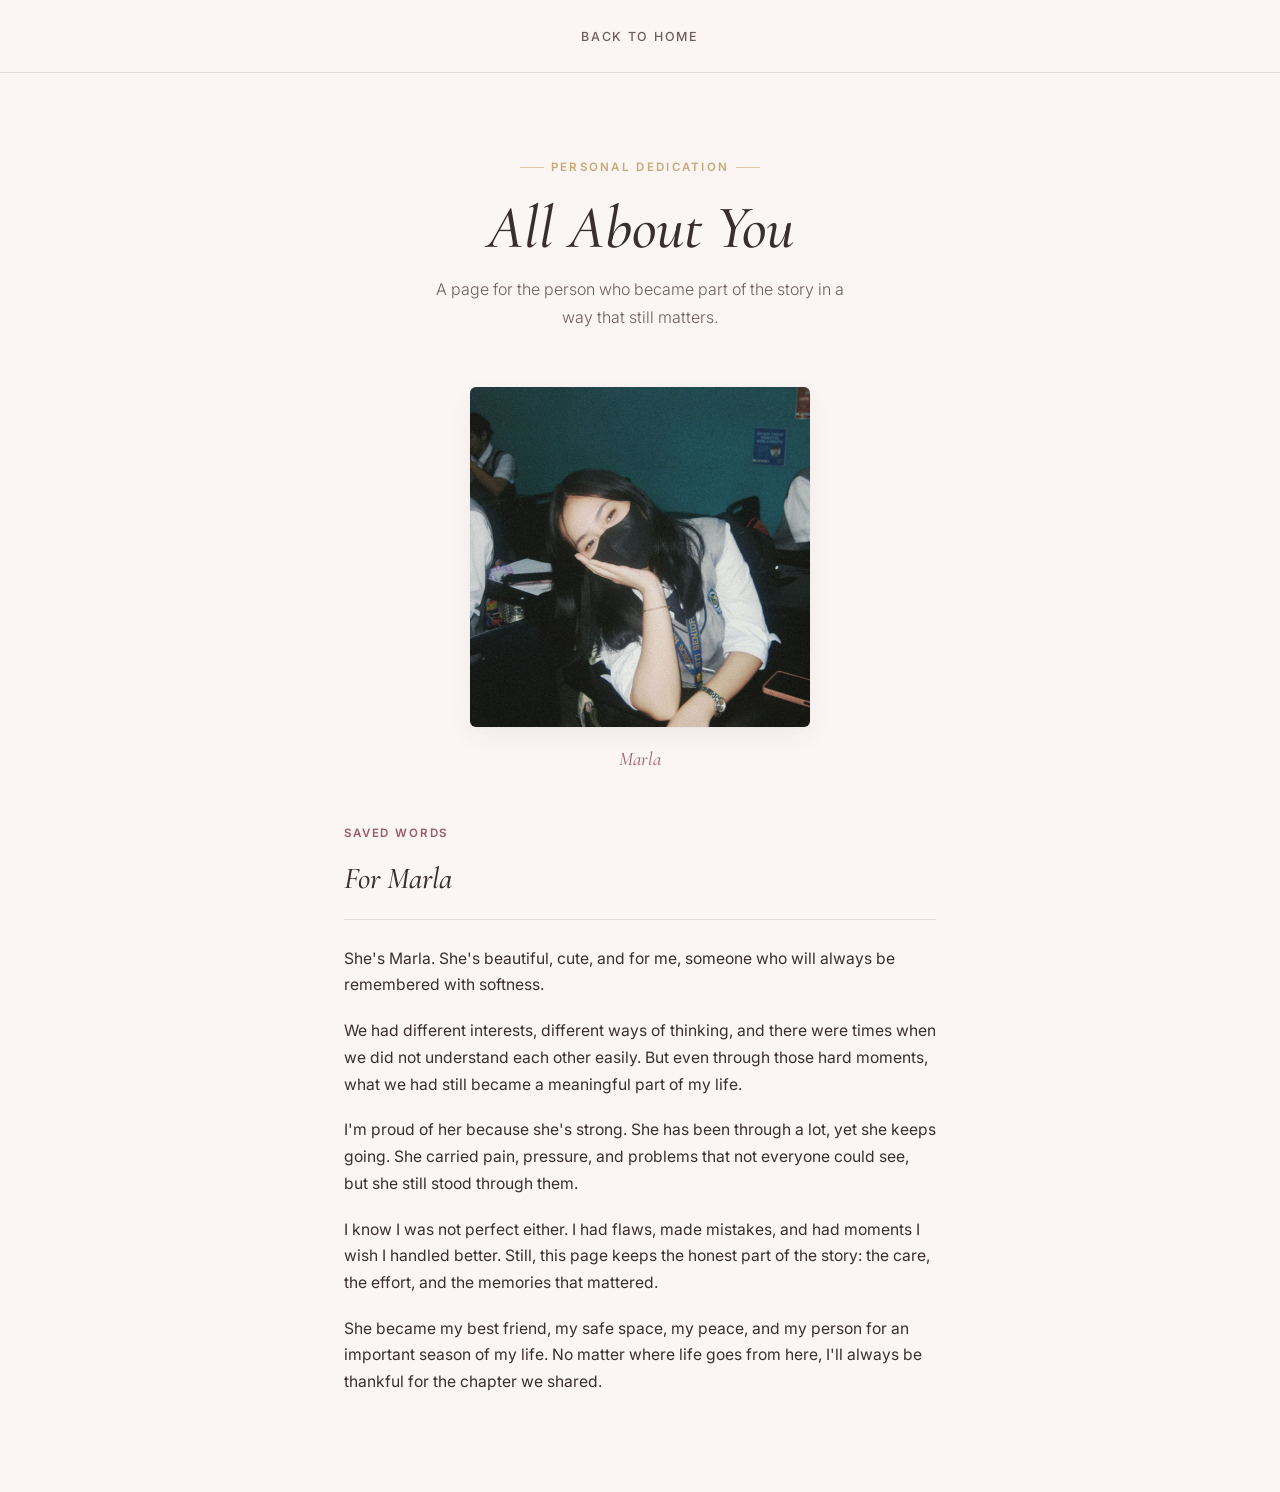
==== commit b7b7248c: "redesign" ====
--- a/allaboutyou.html
+++ b/allaboutyou.html
@@ -1,108 +1,208 @@
 <!DOCTYPE html>
 <html lang="en">
 <head>
-  <meta charset="UTF-8" />
-  <meta name="viewport" content="width=device-width, initial-scale=1.0" />
-  <meta name="description" content="A personal dedication page in a soft memory archive." />
-  <meta name="theme-color" content="#fff1f4" />
-  <title>All About You</title>
-  <link href="https://fonts.googleapis.com/css2?family=Poppins:wght@300;500&display=swap" rel="stylesheet">
-  <style>
-    body {
-      font-family: 'Poppins', sans-serif;
-      background: linear-gradient(to right, #fefefe, #f0e5ff);
-      padding: 2rem;
-      max-width: 800px;
-      margin: auto;
-      color: #333;
-      line-height: 1.7;
-      text-align: center;
-    }
-
-    h1 {
-      font-size: 2.5rem;
-      color: #cc3366;
-      margin-bottom: 1rem;
-    }
-
-    .navbar {
-      margin-bottom: 2rem;
-      background-color: rgba(255, 255, 255, 0.9);
-      padding: 1rem;
-      border-radius: 10px;
-      box-shadow: 0 4px 12px rgba(0, 0, 0, 0.1);
-    }
-
-    .navbar a {
-      margin: 0 1rem;
-      color: #cc3366;
-      font-weight: bold;
-      text-decoration: none;
-      padding: 0.6rem 1.2rem;
-      border-radius: 50px;
-      transition: background 0.3s, color 0.3s;
-      display: inline-block;
-    }
-
-    .navbar a:hover {
-      background: #cc3366;
-      color: white;
-    }
-
-    .photo-scroll-container {
-      overflow-x: auto;
-      white-space: nowrap;
-      margin: 2rem auto;
-    }
-
-    .photo-container {
-      display: inline-block;
-      width: 400px;
-      border: 5px solid #cc3366;
-      border-radius: 15px;
-      box-shadow: 0 4px 12px rgba(0, 0, 0, 0.2);
-    }
-
-    .girlfriend-photo {
-      width: 100%;
-      height: auto;
-      display: block;
-      margin: 0 auto;
-    }
-
-    .message {
-      background-color: #fafafa;
-      border: 2px solid #cc3366;
-      border-radius: 10px;
-      padding: 1.5rem;
-      margin-top: 1rem;
-      box-shadow: 0 2px 5px rgba(0, 0, 0, 0.1);
-      position: relative;
-      z-index: 1;
-    }
-
-    .message::before {
-      content: '';
-      position: absolute;
-      top: 0;
-      left: 0;
-      right: 0;
-      bottom: 0;
-      background: rgba(204, 51, 102, 0.1);
-      border-radius: 10px;
-      z-index: -1;
-    }
-
-    footer {
-      margin-top: 2rem;
-      color: #aaa;
-      font-size: 0.9rem;
-    }
-
-  </style>
-  <link rel="stylesheet" href="polish.css">
+<meta charset="UTF-8" />
+<meta name="viewport" content="width=device-width, initial-scale=1.0" />
+<meta name="description" content="A personal dedication page in a soft memory archive." />
+<meta name="theme-color" content="#FBF6F3" />
+<title>All About You</title>
+<link rel="preconnect" href="https://fonts.googleapis.com">
+<link rel="preconnect" href="https://fonts.gstatic.com" crossorigin>
+<link href="https://fonts.googleapis.com/css2?family=Cormorant+Garamond:ital,wght@0,400;0,500;0,600;1,400;1,500&family=Inter:wght@300;400;500;600&display=swap" rel="stylesheet">
+<style>
+  :root{
+    --ivory:#FBF6F3;
+    --ivory-deep:#F5EDE8;
+    --ink:#3A2E2E;
+    --ink-soft:#6E5D5D;
+    --rose:#B8768A;
+    --rose-deep:#9C5A6E;
+    --blush:#EFE0E2;
+    --gold:#C9A876;
+    --line: rgba(58,46,46,0.12);
+    --shadow: 0 1px 2px rgba(58,46,46,0.04), 0 8px 24px rgba(58,46,46,0.06);
+  }
+
+  *{box-sizing:border-box;}
+  html{scroll-behavior:smooth;}
+
+  body{
+    margin:0;
+    font-family:'Inter', sans-serif;
+    background:var(--ivory);
+    color:var(--ink);
+    line-height:1.7;
+    -webkit-font-smoothing:antialiased;
+  }
+
+  a{color:inherit;}
+
+  /* ---------- Nav ---------- */
+  .navbar{
+    position:fixed;
+    top:0; left:0; right:0;
+    z-index:1000;
+    display:flex;
+    align-items:center;
+    justify-content:center;
+    padding:1.1rem 1.5rem;
+    background:rgba(251,246,243,0.82);
+    backdrop-filter: blur(10px) saturate(140%);
+    -webkit-backdrop-filter: blur(10px) saturate(140%);
+    border-bottom:1px solid var(--line);
+  }
+
+  .navbar a{
+    font-size:0.78rem;
+    letter-spacing:0.14em;
+    text-transform:uppercase;
+    font-weight:500;
+    color:var(--ink-soft);
+    text-decoration:none;
+    padding:0.5rem 1rem;
+    border-radius:999px;
+    transition: color .25s ease, background .25s ease;
+  }
+
+  .navbar a:hover{
+    color:var(--rose-deep);
+    background:var(--blush);
+  }
+
+  /* ---------- Hero ---------- */
+  header.dedication-hero{
+    max-width:640px;
+    margin:0 auto;
+    padding:9.5rem 1.5rem 3.5rem;
+    text-align:center;
+  }
+
+  .memory-stamp{
+    display:inline-block;
+    font-size:0.72rem;
+    letter-spacing:0.2em;
+    text-transform:uppercase;
+    color:var(--gold);
+    font-weight:600;
+    margin-bottom:1.1rem;
+  }
+
+  .memory-stamp::before,
+  .memory-stamp::after{
+    content:"";
+    display:inline-block;
+    width:24px;
+    height:1px;
+    background:var(--gold);
+    vertical-align:middle;
+    margin:0 0.6em;
+    opacity:.6;
+  }
+
+  h1{
+    font-family:'Cormorant Garamond', serif;
+    font-weight:500;
+    font-style:italic;
+    font-size:clamp(2.6rem, 6vw, 3.8rem);
+    line-height:1.1;
+    margin:0 0 0.9rem;
+    color:var(--ink);
+  }
+
+  header.dedication-hero > p{
+    font-size:1rem;
+    font-weight:300;
+    color:var(--ink-soft);
+    max-width:42ch;
+    margin:0 auto;
+  }
+
+  /* ---------- Layout ---------- */
+  .dedication-layout{
+    max-width:640px;
+    margin:0 auto;
+    padding:0 1.5rem 6rem;
+  }
+
+  .dedication-photo-card{
+    margin:0 0 3rem;
+    text-align:center;
+  }
+
+  .girlfriend-photo{
+    width:100%;
+    max-width:340px;
+    display:block;
+    margin:0 auto;
+    border-radius:6px;
+    box-shadow:var(--shadow);
+  }
+
+  .dedication-photo-card figcaption{
+    margin-top:1rem;
+    font-family:'Cormorant Garamond', serif;
+    font-style:italic;
+    font-size:1.2rem;
+    color:var(--rose-deep);
+  }
+
+  .dedication-message{
+    text-align:left;
+  }
+
+  .section-label{
+    display:block;
+    font-size:0.72rem;
+    letter-spacing:0.16em;
+    text-transform:uppercase;
+    color:var(--rose-deep);
+    font-weight:600;
+    margin-bottom:0.6rem;
+  }
+
+  .dedication-message h2{
+    font-family:'Cormorant Garamond', serif;
+    font-style:italic;
+    font-weight:500;
+    font-size:1.9rem;
+    color:var(--ink);
+    margin:0 0 1.6rem;
+    padding-bottom:0.9rem;
+    border-bottom:1px solid var(--line);
+  }
+
+  .dedication-message p{
+    margin:0 0 1.2rem;
+    font-size:0.98rem;
+    color:var(--ink);
+  }
+
+  .dedication-message p:last-child{ margin-bottom:0; }
+
+  footer{
+    text-align:center;
+    padding:3rem 1.5rem 4rem;
+    color:var(--ink-soft);
+    font-size:0.82rem;
+    font-weight:300;
+  }
+
+  @media (max-width: 640px){
+    header.dedication-hero{ padding-top:7.5rem; }
+  }
+
+  :focus-visible{
+    outline:2px solid var(--rose);
+    outline-offset:3px;
+  }
+
+  @media (prefers-reduced-motion: reduce){
+    *{ animation:none !important; transition:none !important; }
+  }
+</style>
 </head>
 <body class="dedication-page">
+
   <div class="navbar">
     <a href="index.html">Back to Home</a>
   </div>
@@ -122,24 +222,14 @@
     <section class="dedication-message">
       <span class="section-label">Saved Words</span>
       <h2>For Marla</h2>
-      <p>
-        She’s Marla. She’s beautiful, cute, and for me, someone who will always be remembered with softness.
-      </p>
-      <p>
-        We had different interests, different ways of thinking, and there were times when we did not understand each other easily. But even through those hard moments, what we had still became a meaningful part of my life.
-      </p>
-      <p>
-        I’m proud of her because she’s strong. She has been through a lot, yet she keeps going. She carried pain, pressure, and problems that not everyone could see, but she still stood through them.
-      </p>
-      <p>
-        I know I was not perfect either. I had flaws, made mistakes, and had moments I wish I handled better. Still, this page keeps the honest part of the story: the care, the effort, and the memories that mattered.
-      </p>
-      <p>
-        She became my best friend, my safe space, my peace, and my person for an important season of my life. No matter where life goes from here, I’ll always be thankful for the chapter we shared.
-      </p>
+      <p>She's Marla. She's beautiful, cute, and for me, someone who will always be remembered with softness.</p>
+      <p>We had different interests, different ways of thinking, and there were times when we did not understand each other easily. But even through those hard moments, what we had still became a meaningful part of my life.</p>
+      <p>I'm proud of her because she's strong. She has been through a lot, yet she keeps going. She carried pain, pressure, and problems that not everyone could see, but she still stood through them.</p>
+      <p>I know I was not perfect either. I had flaws, made mistakes, and had moments I wish I handled better. Still, this page keeps the honest part of the story: the care, the effort, and the memories that mattered.</p>
+      <p>She became my best friend, my safe space, my peace, and my person for an important season of my life. No matter where life goes from here, I'll always be thankful for the chapter we shared.</p>
     </section>
   </main>
 
   <script src="polish.js"></script>
 </body>
-</html>
+</html>
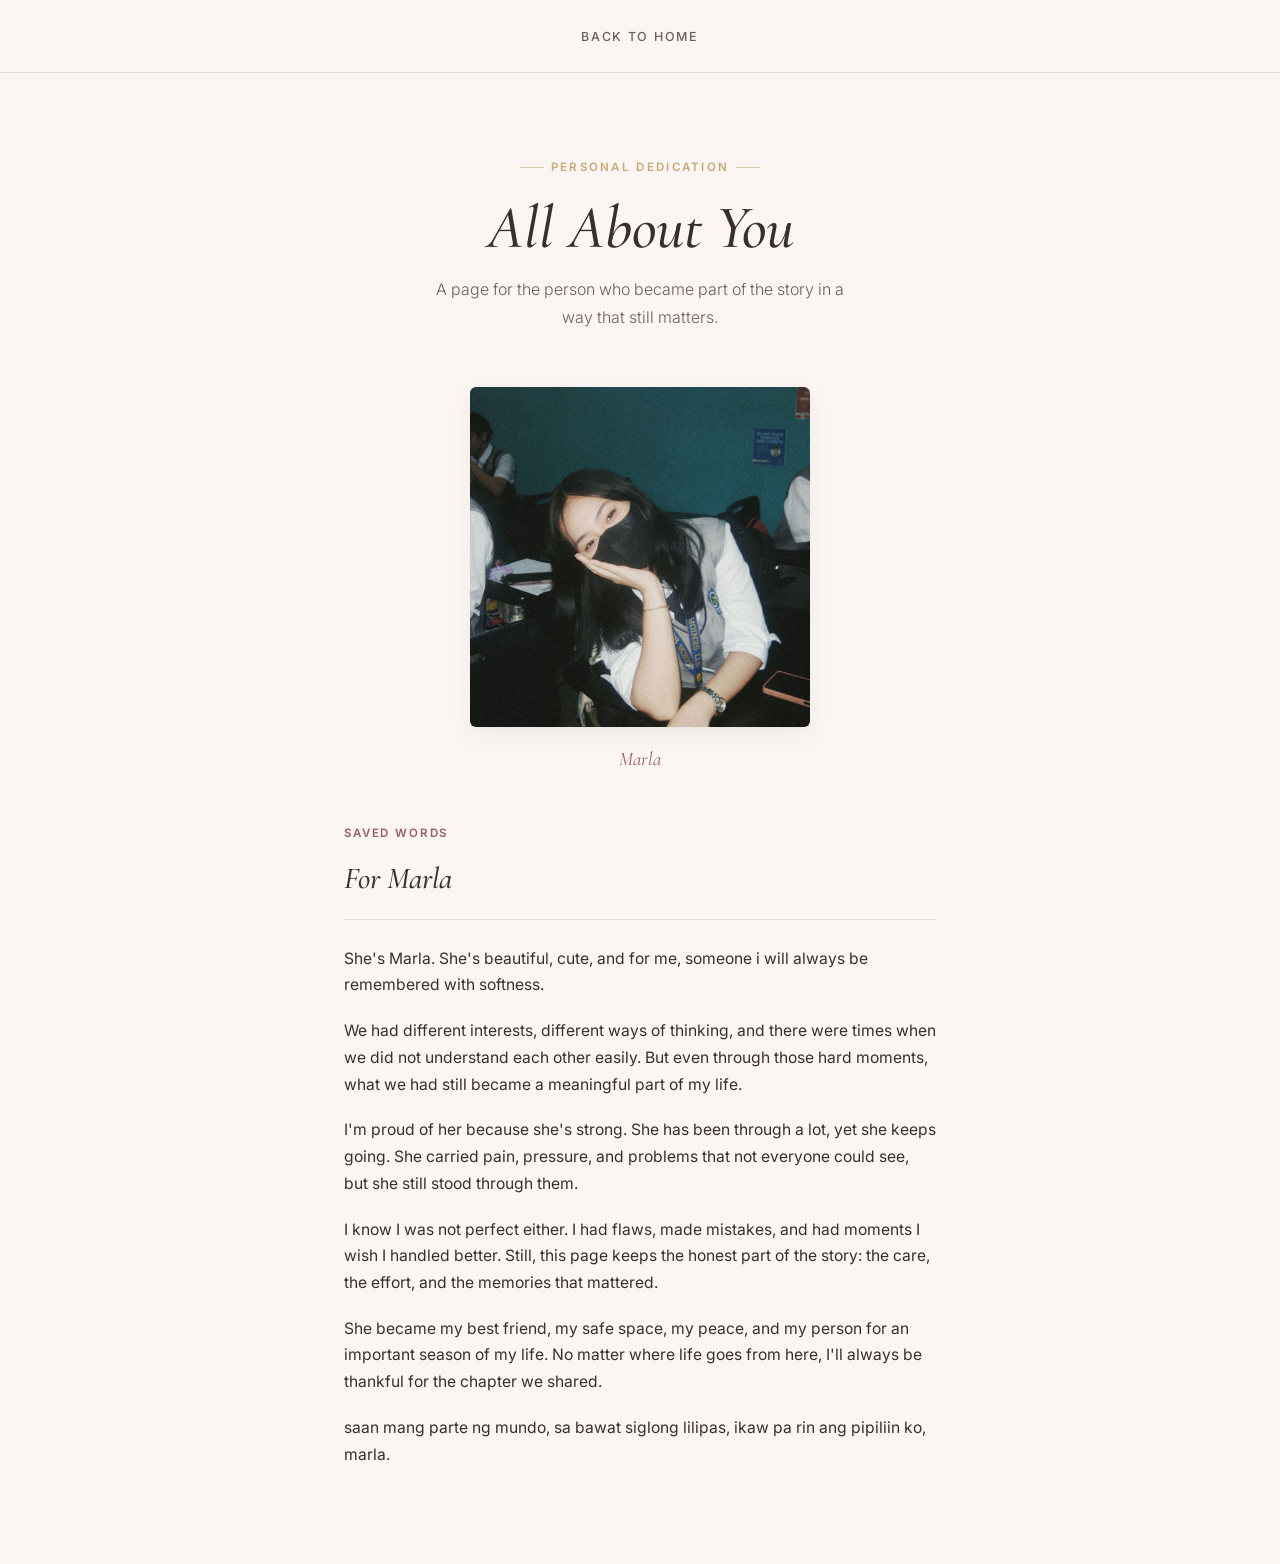
==== commit 8600bd02: "eyah" ====
--- a/allaboutyou.html
+++ b/allaboutyou.html
@@ -222,11 +222,12 @@
     <section class="dedication-message">
       <span class="section-label">Saved Words</span>
       <h2>For Marla</h2>
-      <p>She's Marla. She's beautiful, cute, and for me, someone who will always be remembered with softness.</p>
+      <p>She's Marla. She's beautiful, cute, and for me, someone i will always be remembered with softness.</p>
       <p>We had different interests, different ways of thinking, and there were times when we did not understand each other easily. But even through those hard moments, what we had still became a meaningful part of my life.</p>
       <p>I'm proud of her because she's strong. She has been through a lot, yet she keeps going. She carried pain, pressure, and problems that not everyone could see, but she still stood through them.</p>
       <p>I know I was not perfect either. I had flaws, made mistakes, and had moments I wish I handled better. Still, this page keeps the honest part of the story: the care, the effort, and the memories that mattered.</p>
       <p>She became my best friend, my safe space, my peace, and my person for an important season of my life. No matter where life goes from here, I'll always be thankful for the chapter we shared.</p>
+      <p>saan mang parte ng mundo, sa bawat siglong lilipas, ikaw pa rin ang pipiliin ko, marla.</p>
     </section>
   </main>
 
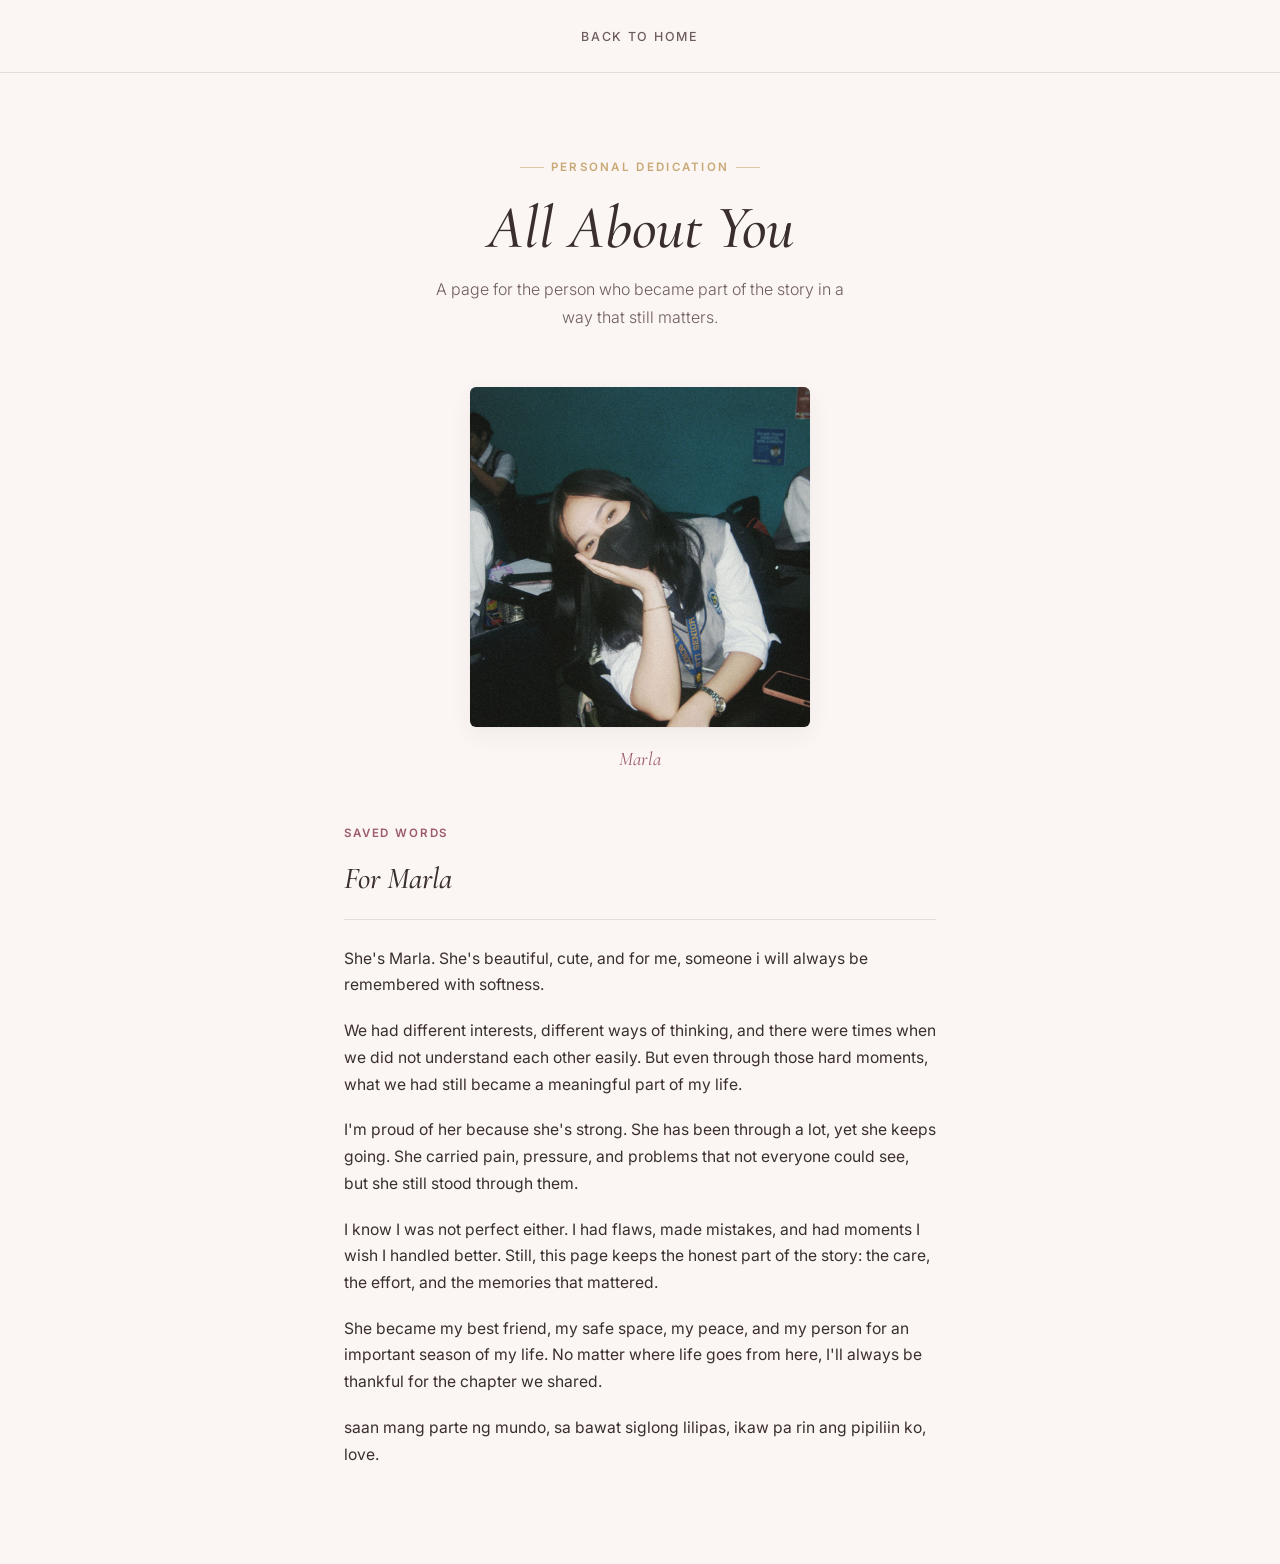
==== commit bde2cef5: "lovelove" ====
--- a/allaboutyou.html
+++ b/allaboutyou.html
@@ -227,7 +227,7 @@
       <p>I'm proud of her because she's strong. She has been through a lot, yet she keeps going. She carried pain, pressure, and problems that not everyone could see, but she still stood through them.</p>
       <p>I know I was not perfect either. I had flaws, made mistakes, and had moments I wish I handled better. Still, this page keeps the honest part of the story: the care, the effort, and the memories that mattered.</p>
       <p>She became my best friend, my safe space, my peace, and my person for an important season of my life. No matter where life goes from here, I'll always be thankful for the chapter we shared.</p>
-      <p>saan mang parte ng mundo, sa bawat siglong lilipas, ikaw pa rin ang pipiliin ko, marla.</p>
+      <p>saan mang parte ng mundo, sa bawat siglong lilipas, ikaw pa rin ang pipiliin ko, love.</p>
     </section>
   </main>
 
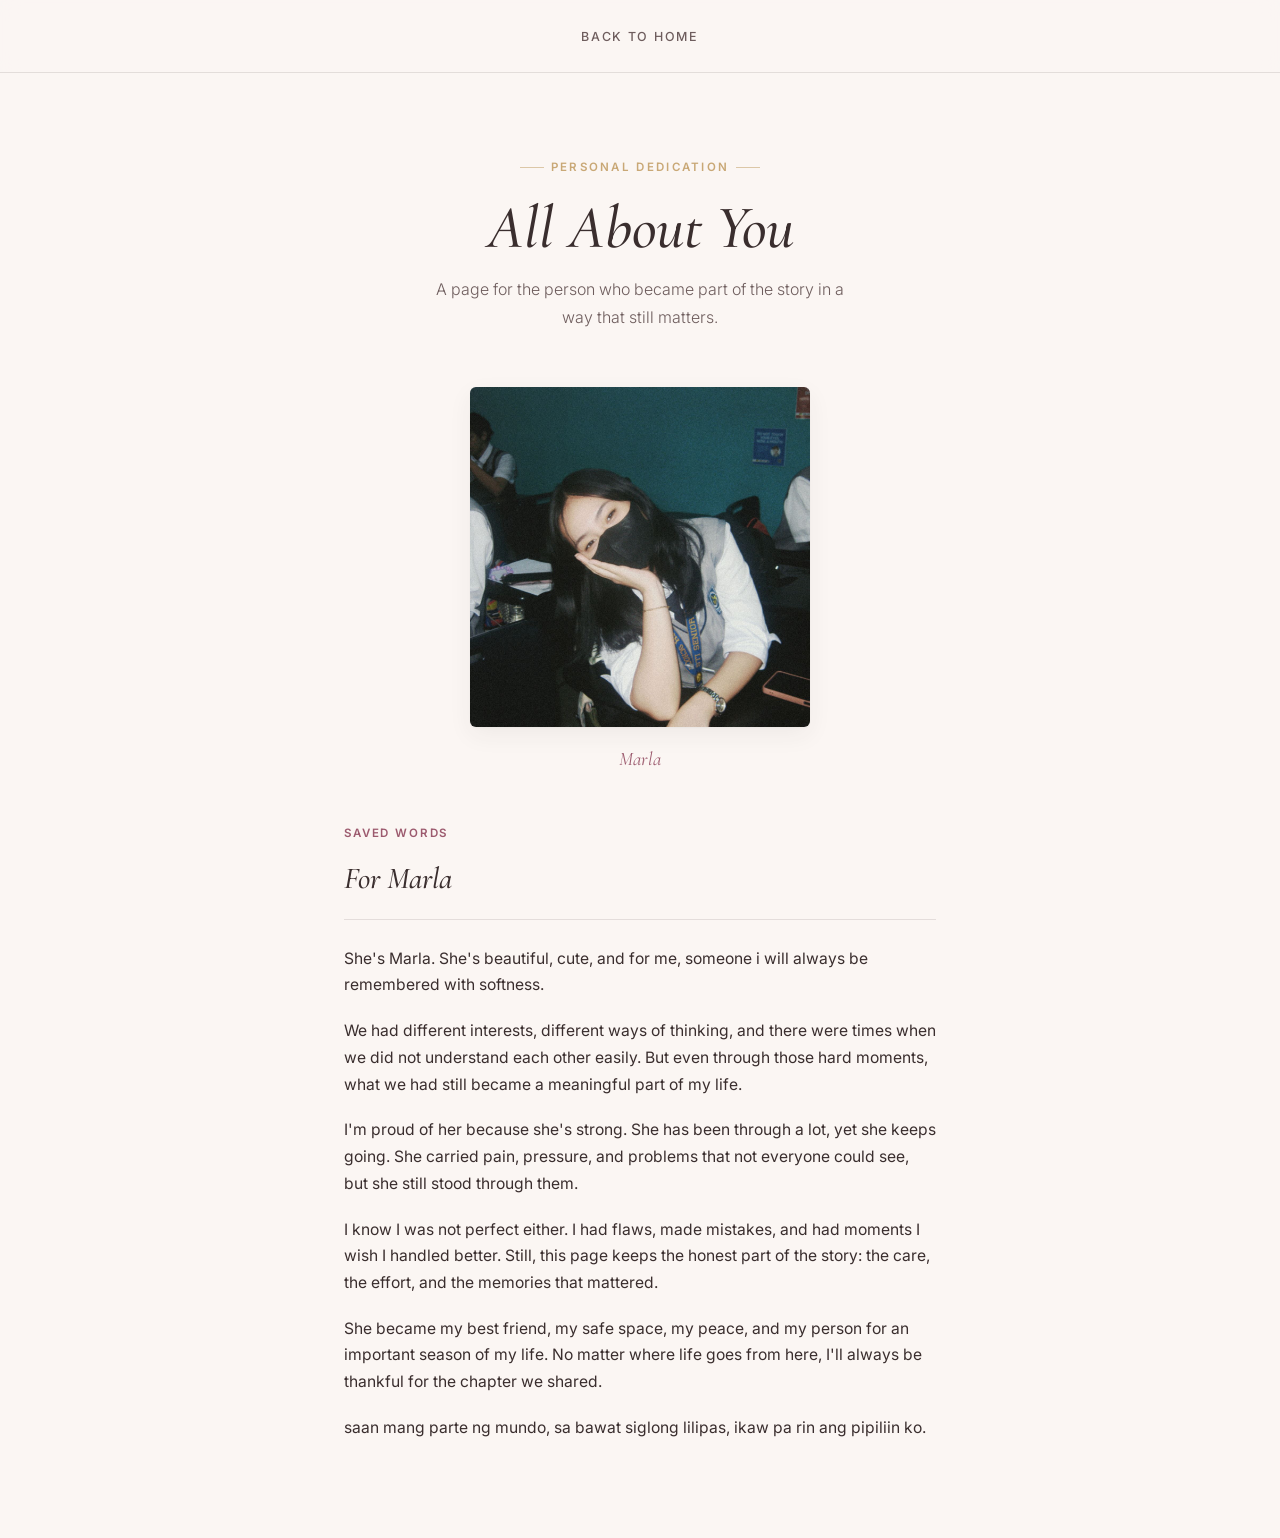
==== commit 305287ec: "update" ====
--- a/allaboutyou.html
+++ b/allaboutyou.html
@@ -227,7 +227,7 @@
       <p>I'm proud of her because she's strong. She has been through a lot, yet she keeps going. She carried pain, pressure, and problems that not everyone could see, but she still stood through them.</p>
       <p>I know I was not perfect either. I had flaws, made mistakes, and had moments I wish I handled better. Still, this page keeps the honest part of the story: the care, the effort, and the memories that mattered.</p>
       <p>She became my best friend, my safe space, my peace, and my person for an important season of my life. No matter where life goes from here, I'll always be thankful for the chapter we shared.</p>
-      <p>saan mang parte ng mundo, sa bawat siglong lilipas, ikaw pa rin ang pipiliin ko, love.</p>
+      <p>saan mang parte ng mundo, sa bawat siglong lilipas, ikaw pa rin ang pipiliin ko.</p>
     </section>
   </main>
 
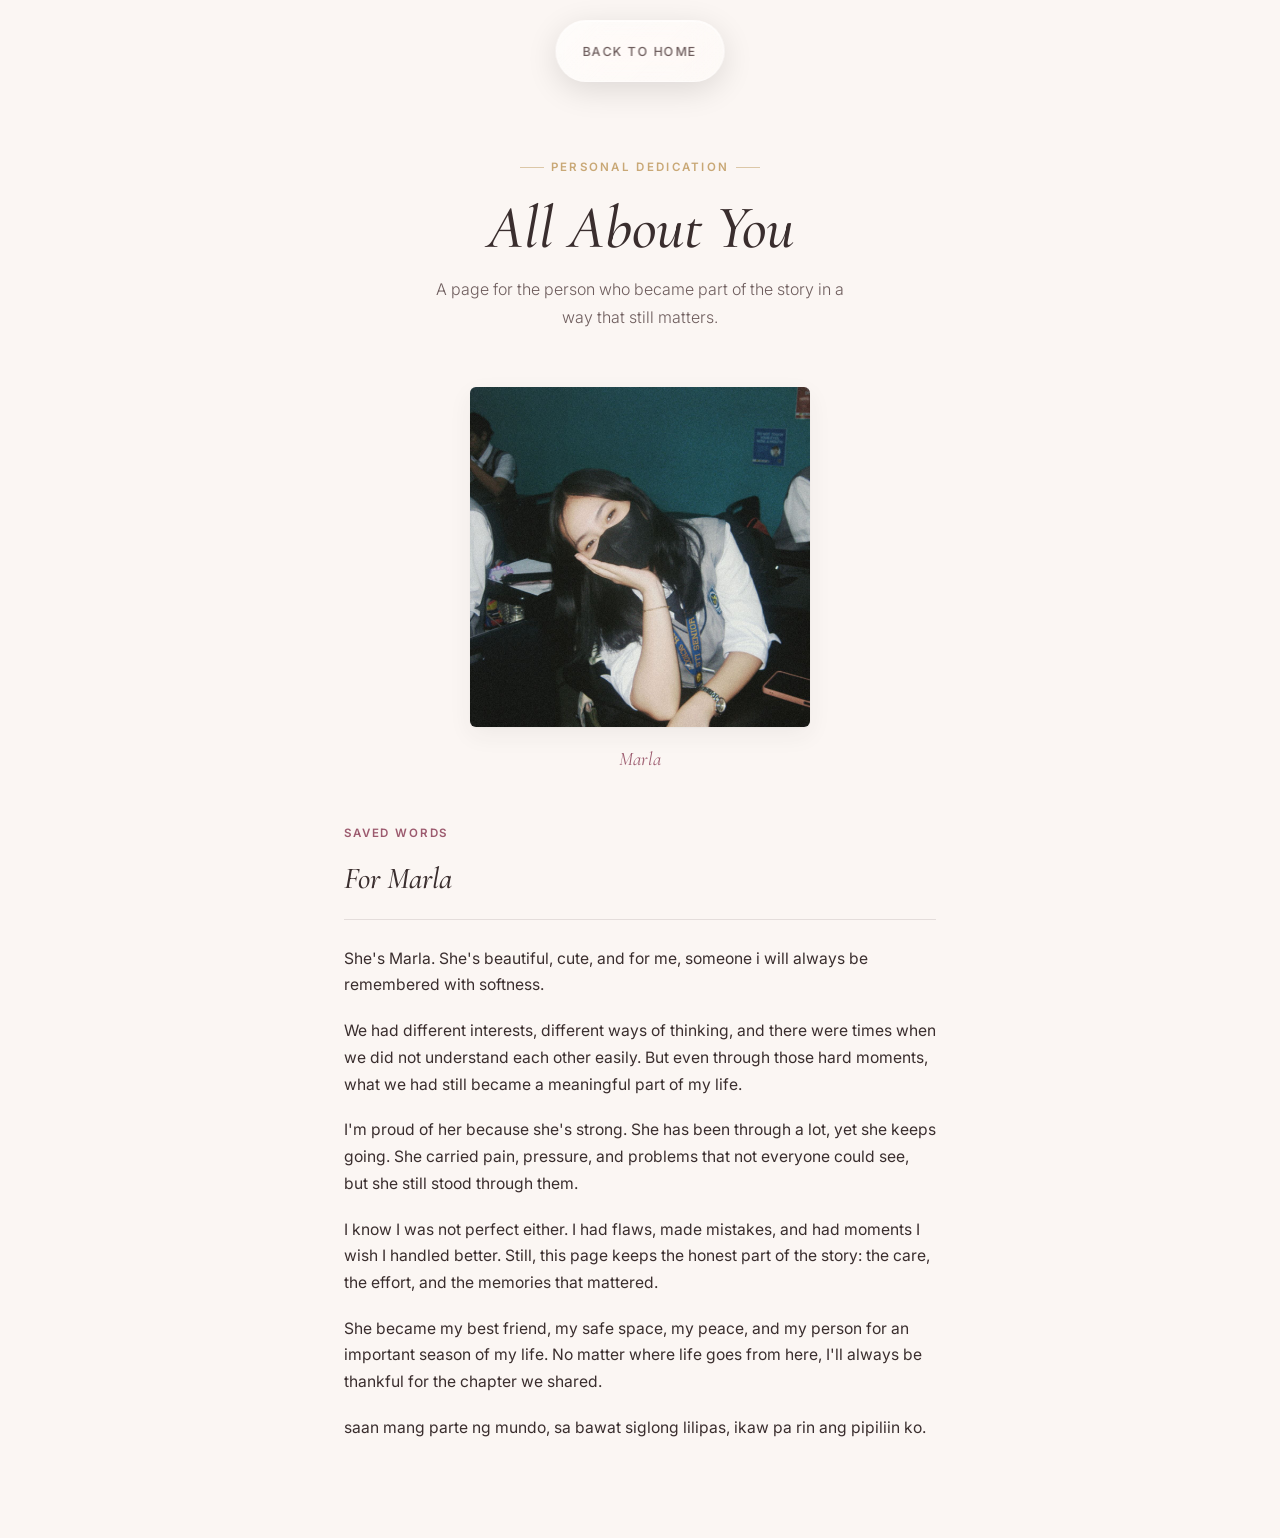
==== commit 601370dd: "nav bar update" ====
--- a/allaboutyou.html
+++ b/allaboutyou.html
@@ -38,36 +38,78 @@
   a{color:inherit;}
 
   /* ---------- Nav ---------- */
-  .navbar{
-    position:fixed;
-    top:0; left:0; right:0;
-    z-index:1000;
-    display:flex;
-    align-items:center;
-    justify-content:center;
-    padding:1.1rem 1.5rem;
-    background:rgba(251,246,243,0.82);
-    backdrop-filter: blur(10px) saturate(140%);
-    -webkit-backdrop-filter: blur(10px) saturate(140%);
-    border-bottom:1px solid var(--line);
-  }
-
-  .navbar a{
-    font-size:0.78rem;
-    letter-spacing:0.14em;
-    text-transform:uppercase;
-    font-weight:500;
-    color:var(--ink-soft);
-    text-decoration:none;
-    padding:0.5rem 1rem;
-    border-radius:999px;
-    transition: color .25s ease, background .25s ease;
-  }
-
-  .navbar a:hover{
-    color:var(--rose-deep);
-    background:var(--blush);
-  }
+   .navbar {
+    position: fixed;
+    top: 20px;
+    left: 50%;
+    transform: translateX(-50%);
+
+    display: flex;
+    gap: 10px;
+    padding: 10px;
+
+    /* Liquid glass */
+    background: rgba(255, 255, 255, 0.35);
+    backdrop-filter: blur(20px) saturate(180%);
+    -webkit-backdrop-filter: blur(20px) saturate(180%);
+
+    /* Glass edge */
+    border: 1px solid rgba(255, 255, 255, 0.5);
+    border-radius: 999px;
+
+    /* Floating effect */
+    box-shadow:
+        0 8px 32px rgba(0, 0, 0, 0.12),
+        inset 0 1px 0 rgba(255, 255, 255, 0.6);
+
+    z-index: 9999;
+    isolation: isolate;
+}
+
+  .navbar a {
+    font-size: 0.78rem;
+    letter-spacing: 0.12em;
+    text-transform: uppercase;
+    font-weight: 500;
+
+    color: var(--ink-soft);
+    text-decoration: none;
+
+    padding: 0.6rem 1rem;
+    border-radius: 999px;
+
+    transition:
+        color 0.25s ease,
+        background 0.25s ease,
+        box-shadow 0.25s ease;
+}
+
+.navbar::before {
+    content: "";
+    position: absolute;
+    inset: 0;
+
+    border-radius: inherit;
+
+    background: linear-gradient(
+        135deg,
+        rgba(255, 255, 255, 0.45),
+        rgba(255, 255, 255, 0.08)
+    );
+
+    pointer-events: none;
+    z-index: -1;
+}
+
+.navbar a:hover {
+    color: var(--rose-deep);
+
+    background: rgba(255, 255, 255, 0.35);
+
+    box-shadow:
+        inset 0 1px 0 rgba(255, 255, 255, 0.6),
+        0 4px 12px rgba(0, 0, 0, 0.08);
+}
 
   /* ---------- Hero ---------- */
   header.dedication-hero{
